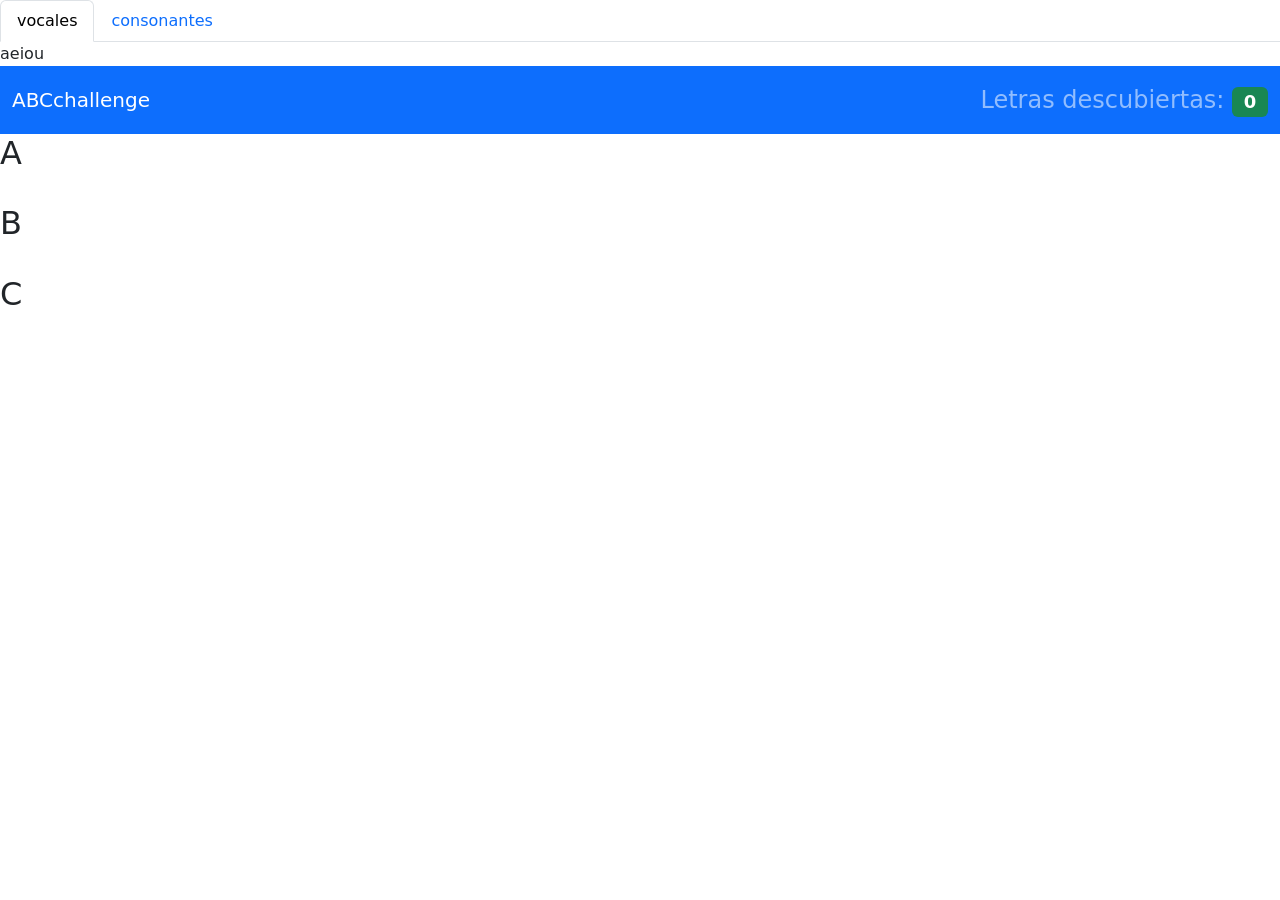
==== index.html @ 74916e1f "agregar barra de navegacion" ====
<!DOCTYPE html>
<html lang="en">
  <head>
    <meta charset="utf-8">
    <meta name="viewport" content="width=device-width, initial-scale=1">
    <title>Bootstrap demo</title>
    <link href="https://cdn.jsdelivr.net/npm/bootstrap@5.3.8/dist/css/bootstrap.min.css" rel="stylesheet" integrity="sha384-sRIl4kxILFvY47J16cr9ZwB07vP4J8+LH7qKQnuqkuIAvNWLzeN8tE5YBujZqJLB" crossorigin="anonymous">
  </head>
<body>


  <ul class="nav nav-tabs" id="botonesTab" role="tablist">
  <li class="nav-item" role="presentation">
    <button class="nav-link active" id="vocal-tab" data-bs-toggle="tab" data-bs-target="#vocal-tab-pane" type="button" role="tab" aria-controls="vocal-tab-pane" aria-selected="true" 
    onclick="mostrarVocales()">vocales</button>
  </li>
  <li class="nav-item" role="presentation">
    <button class="nav-link" id="consonante-tab" data-bs-toggle="tab" data-bs-target="#consonante-tab-pane" type="button" role="tab" aria-controls="consonante-tab-pane" aria-selected="false" 
    onclick="mostrarConsonantes()">consonantes</button>
</li>
  
</ul>
<div class="tab-content" id="botonesContent">
  <div class="tab-pane fade show active" id="vocal-tab-pane" role="tabpanel" aria-labelledby="vocal-tab" tabindex="0">aeiou</div>
  <div class="tab-pane fade" id="consonante-tab-pane" role="tabpanel" aria-labelledby="consonante-tab" tabindex="0">bcdfgjklmnñpqrstvwxyz</div>
  </div>

  
<nav class="navbar navbar-dark bg-primary">
    <div class="container-fluid">
        <span class="navbar-brand">ABCchallenge</span>
        <span class="navbar-text fs-4">
        Letras descubiertas: <span id="contador" class="badge bg-success">0</span>
        </span>
    </div>
</nav>

<section id="contenedor">

    <div class="tarjeta" onclick="voltear(this)">
        <div class="frente cara-frontal">
            <h2>A</h2>
        </div>
        <div class="detras cara-trasera">
            <img src="https://i.pinimg.com/736x/35/da/4d/35da4d881f0217e3f4e61c9fadd9b89d.jpg" alt="">
        </div>
    </div>
    <div class="tarjeta" onclick="voltear(this)" >
        <div class="frente cara-frontal">
            <h2>B</h2>
        </div>
        <div class="detras cara-trasera">
            <img src="https://i.pinimg.com/736x/4b/04/f3/4b04f36dec10aa3783a571e50a28bba9.jpg" alt="">
        </div>
    </div>
    <div class="tarjeta" onclick="voltear(this)" >
        <div class="frente cara-frontal">
            <h2>C</h2>
        </div>
        <div class="detras cara-trasera">
            <img src="https://pin.it/4nVZULPLc" alt="">
        </div>
    </div>
</section>



<script src="https://cdn.jsdelivr.net/npm/bootstrap@5.3.8/dist/js/bootstrap.bundle.min.js" integrity="sha384-FKyoEForCGlyvwx9Hj09JcYn3nv7wiPVlz7YYwJrWVcXK/BmnVDxM+D2scQbITxI" crossorigin="anonymous"></script>
  </body>
</html>
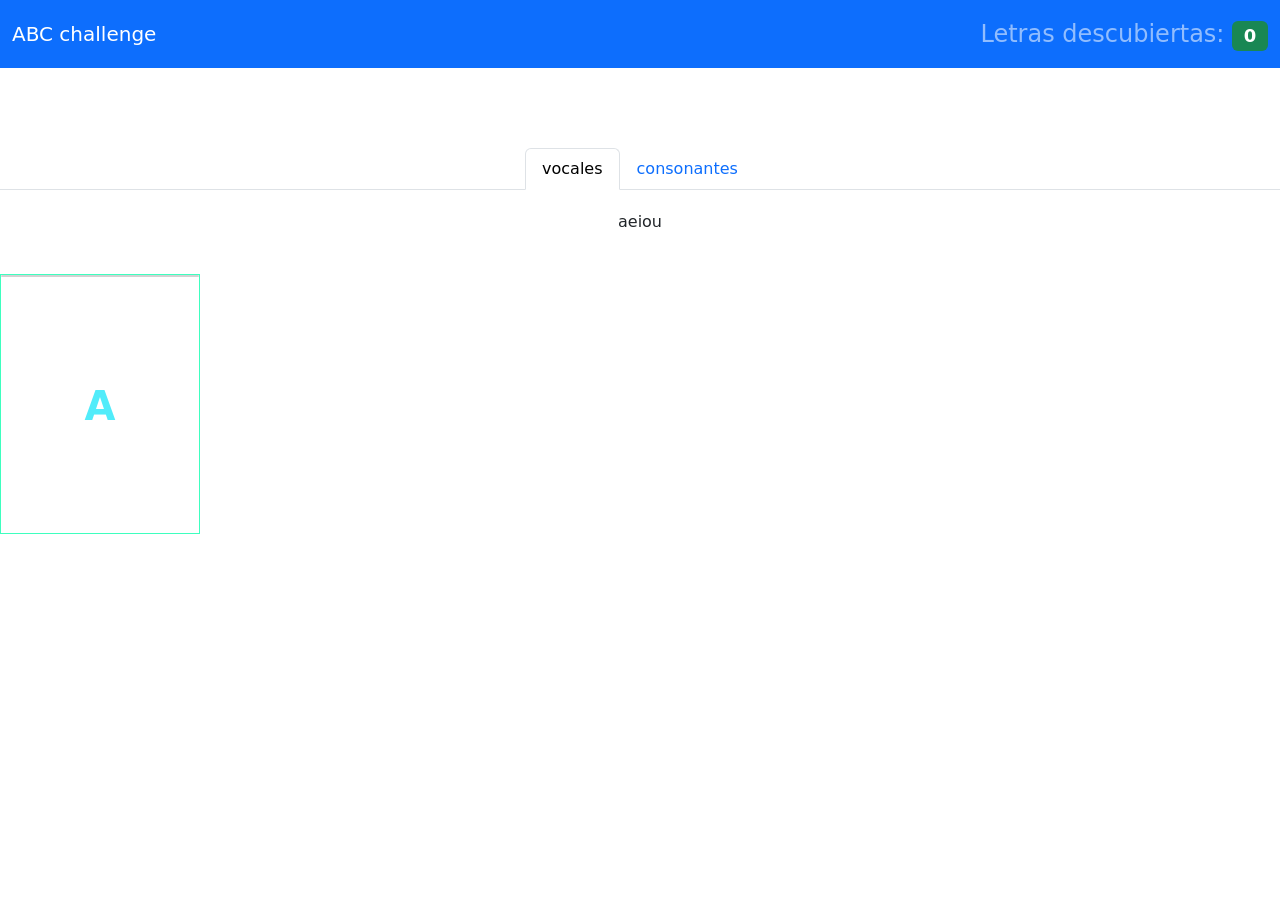
==== commit 23302178: "v3" ====
--- a/index.html
+++ b/index.html
@@ -3,11 +3,22 @@
   <head>
     <meta charset="utf-8">
     <meta name="viewport" content="width=device-width, initial-scale=1">
-    <title>Bootstrap demo</title>
+    <title>ABC</title>
+    <link rel="stylesheet" href="style.css">
+    <script src="script.js"></script>
     <link href="https://cdn.jsdelivr.net/npm/bootstrap@5.3.8/dist/css/bootstrap.min.css" rel="stylesheet" integrity="sha384-sRIl4kxILFvY47J16cr9ZwB07vP4J8+LH7qKQnuqkuIAvNWLzeN8tE5YBujZqJLB" crossorigin="anonymous">
   </head>
 <body>
 
+
+<nav class="navbar navbar-dark bg-primary">
+    <div class="container-fluid">
+        <span class="navbar-brand"> ABC challenge</span>
+        <span class="navbar-text fs-4">
+        Letras descubiertas: <span id="contador" class="badge bg-success">0</span>
+        </span>
+    </div>
+</nav>
 
   <ul class="nav nav-tabs" id="botonesTab" role="tablist">
   <li class="nav-item" role="presentation">
@@ -25,46 +36,16 @@
   <div class="tab-pane fade" id="consonante-tab-pane" role="tabpanel" aria-labelledby="consonante-tab" tabindex="0">bcdfgjklmnñpqrstvwxyz</div>
   </div>
 
-  
-<nav class="navbar navbar-dark bg-primary">
-    <div class="container-fluid">
-        <span class="navbar-brand">ABCchallenge</span>
-        <span class="navbar-text fs-4">
-        Letras descubiertas: <span id="contador" class="badge bg-success">0</span>
-        </span>
-    </div>
-</nav>
-
-<section id="contenedor">
-
-    <div class="tarjeta" onclick="voltear(this)">
-        <div class="frente cara-frontal">
-            <h2>A</h2>
-        </div>
-        <div class="detras cara-trasera">
-            <img src="https://i.pinimg.com/736x/35/da/4d/35da4d881f0217e3f4e61c9fadd9b89d.jpg" alt="">
-        </div>
-    </div>
-    <div class="tarjeta" onclick="voltear(this)" >
-        <div class="frente cara-frontal">
-            <h2>B</h2>
-        </div>
-        <div class="detras cara-trasera">
-            <img src="https://i.pinimg.com/736x/4b/04/f3/4b04f36dec10aa3783a571e50a28bba9.jpg" alt="">
-        </div>
-    </div>
-    <div class="tarjeta" onclick="voltear(this)" >
-        <div class="frente cara-frontal">
-            <h2>C</h2>
-        </div>
-        <div class="detras cara-trasera">
-            <img src="https://pin.it/4nVZULPLc" alt="">
-        </div>
-    </div>
-</section>
-
+<div class="scene scene--card">
+  <div class="card">
+    <div class="card__face card__face--front">A</div>
+    <div class="card__face card__face--back">back</div>
+  </div>
+</div>
 
 
 <script src="https://cdn.jsdelivr.net/npm/bootstrap@5.3.8/dist/js/bootstrap.bundle.min.js" integrity="sha384-FKyoEForCGlyvwx9Hj09JcYn3nv7wiPVlz7YYwJrWVcXK/BmnVDxM+D2scQbITxI" crossorigin="anonymous"></script>
-  </body>
+<script src="script.js"></script>
+
+</body>
 </html>
--- a/style.css
+++ b/style.css
@@ -0,0 +1,56 @@
+#botonesTab{
+    
+    display: flex;
+    justify-content: center;
+    margin-top: 80px;
+}
+#botonesContent {
+    margin-top: 20px;
+    display: flex;
+    justify-content: center;
+    align-items: center;
+}
+body { font-family: sans-serif; }
+
+.scene {
+  width: 200px;
+  height: 260px;
+  border: 1px solid #3effbf;
+  margin: 40px 0;
+  perspective: 600px;
+}
+
+.card {
+  width: 100%;
+  height: 100%;
+  transition: transform 1s;
+  transform-style: preserve-3d;
+  cursor: pointer;
+  position: relative;
+}
+
+.card.is-flipped {
+  transform: rotateY(180deg);
+}
+
+.card__face {
+  position: absolute;
+  width: 100%;
+  height: 100%;
+  line-height: 260px;
+  color: rgb(81, 236, 250);
+  text-align: center;
+  font-weight: bold;
+  font-size: 40px;
+  -webkit-backface-visibility: hidden;
+  backface-visibility: hidden;
+}
+
+.card__face--front {
+  background: red;
+}
+
+.card__face--back {
+  background: blue;
+  transform: rotateY(180deg);
+}
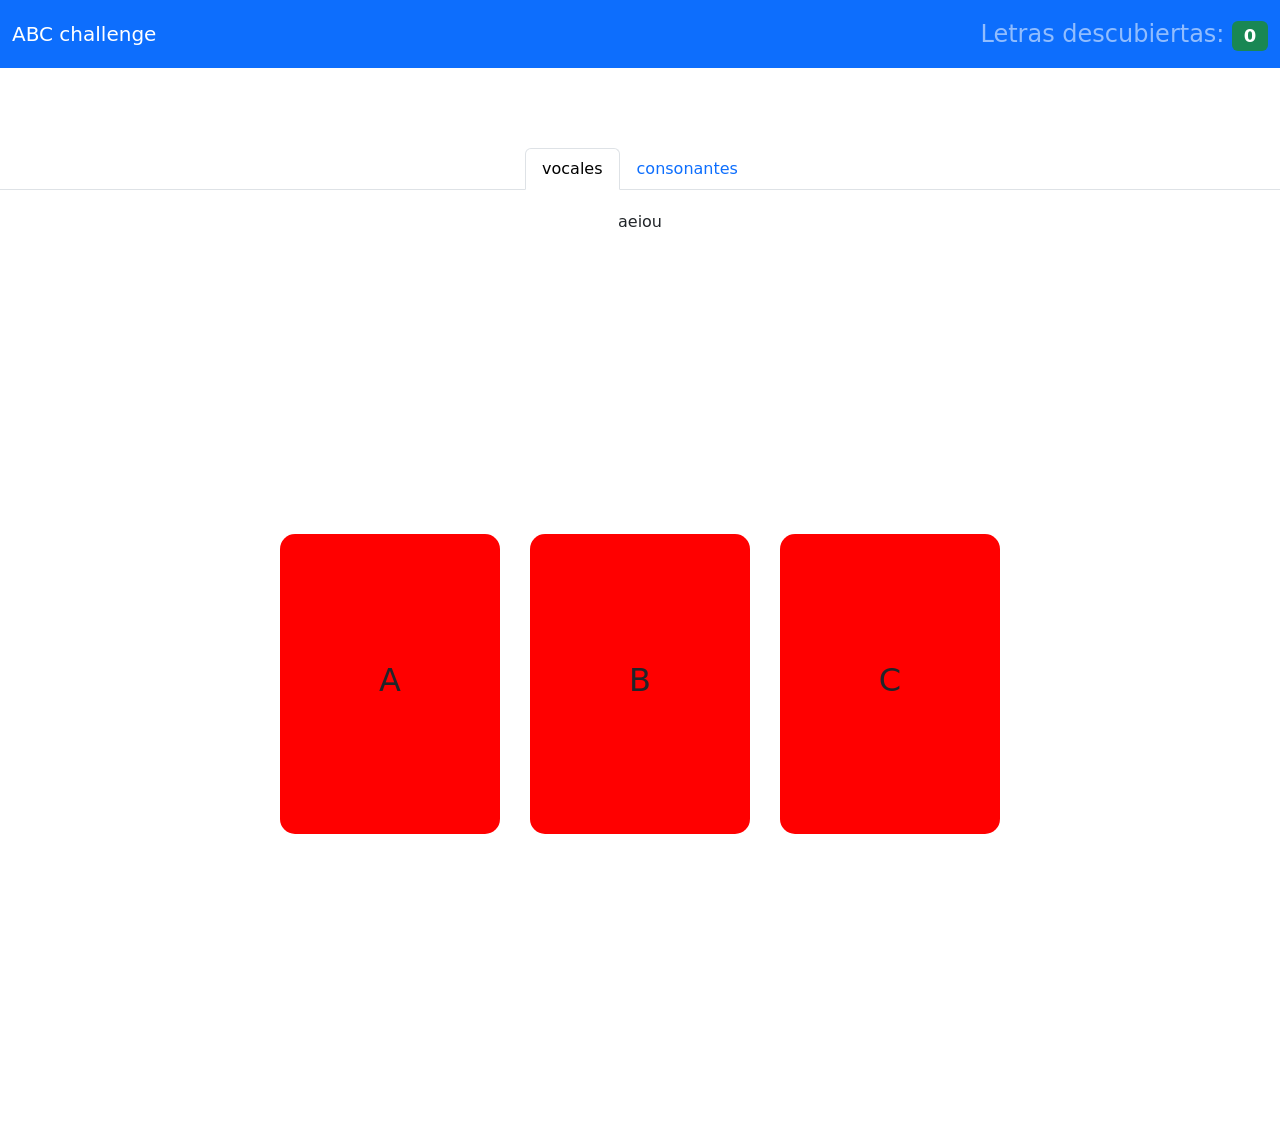
==== commit 9bff8a36: "v4" ====
--- a/index.html
+++ b/index.html
@@ -5,27 +5,29 @@
     <meta name="viewport" content="width=device-width, initial-scale=1">
     <title>ABC</title>
     <link rel="stylesheet" href="style.css">
-    <script src="script.js"></script>
+    <link href="https://cdn.jsdelivr.net/npm/bootstrap@5.3.8/dist/css/bootstrap.min.css" rel="stylesheet">
     <link href="https://cdn.jsdelivr.net/npm/bootstrap@5.3.8/dist/css/bootstrap.min.css" rel="stylesheet" integrity="sha384-sRIl4kxILFvY47J16cr9ZwB07vP4J8+LH7qKQnuqkuIAvNWLzeN8tE5YBujZqJLB" crossorigin="anonymous">
+    <link href="https://cdn.jsdelivr.net/npm/bootstrap@5.0.2/dist/css/bootstrap.min.css" rel="stylesheet" integrity="sha384-EVSTQN3/azprG1Anm3QDgpJLIm9Nao0Yz1ztcQTwFspd3yD65VohhpuuCOmLASjC" crossorigin="anonymous">
+
   </head>
 <body>
 
-
 <nav class="navbar navbar-dark bg-primary">
     <div class="container-fluid">
-        <span class="navbar-brand"> ABC challenge</span>
+        <span class="navbar-brand">ABC challenge</span>
         <span class="navbar-text fs-4">
         Letras descubiertas: <span id="contador" class="badge bg-success">0</span>
         </span>
     </div>
 </nav>
 
-  <ul class="nav nav-tabs" id="botonesTab" role="tablist">
+
+  <ul class="nav nav-tabs" id="botonesTab" role="tablist" data-tipo="vocal">
   <li class="nav-item" role="presentation">
     <button class="nav-link active" id="vocal-tab" data-bs-toggle="tab" data-bs-target="#vocal-tab-pane" type="button" role="tab" aria-controls="vocal-tab-pane" aria-selected="true" 
     onclick="mostrarVocales()">vocales</button>
   </li>
-  <li class="nav-item" role="presentation">
+  <li class="nav-item" role="presentation" data-tipo="consonante">
     <button class="nav-link" id="consonante-tab" data-bs-toggle="tab" data-bs-target="#consonante-tab-pane" type="button" role="tab" aria-controls="consonante-tab-pane" aria-selected="false" 
     onclick="mostrarConsonantes()">consonantes</button>
 </li>
@@ -36,16 +38,37 @@
   <div class="tab-pane fade" id="consonante-tab-pane" role="tabpanel" aria-labelledby="consonante-tab" tabindex="0">bcdfgjklmnñpqrstvwxyz</div>
   </div>
 
-<div class="scene scene--card">
-  <div class="card">
-    <div class="card__face card__face--front">A</div>
-    <div class="card__face card__face--back">back</div>
-  </div>
-</div>
+<section id="contenedor">
 
+    <div class="tarjeta" onclick="voltear(this)">
+        <div class="frente cara-frontal">
+            <h2>A</h2>
+        </div>
+        <div class="detras cara-trasera">
+            <img src="https://i.pinimg.com/736x/35/da/4d/35da4d881f0217e3f4e61c9fadd9b89d.jpg" alt="">
+        </div>
+    </div>
+    <div class="tarjeta" onclick="voltear(this)" >
+        <div class="frente cara-frontal">
+            <h2>B</h2>
+        </div>
+        <div class="detras cara-trasera">
+            <img src="https://i.pinimg.com/736x/4b/04/f3/4b04f36dec10aa3783a571e50a28bba9.jpg" alt="">
+        </div>
+    </div>
+    <div class="tarjeta" onclick="voltear(this)" >
+        <div class="frente cara-frontal">
+            <h2>C</h2>
+        </div>
+        <div class="detras cara-trasera">
+            <img src="https://pin.it/4nVZULPLc" alt="">
+        </div>
+    </div>
+</section>
 
-<script src="https://cdn.jsdelivr.net/npm/bootstrap@5.3.8/dist/js/bootstrap.bundle.min.js" integrity="sha384-FKyoEForCGlyvwx9Hj09JcYn3nv7wiPVlz7YYwJrWVcXK/BmnVDxM+D2scQbITxI" crossorigin="anonymous"></script>
 <script src="script.js"></script>
+<script src="https://cdn.jsdelivr.net/npm/bootstrap@5.0.2/dist/js/bootstrap.bundle.min.js" integrity="sha384-MrcW6ZMFYlzcLA8Nl+NtUVF0sA7MsXsP1UyJoMp4YLEuNSfAP+JcXn/tWtIaxVXM" crossorigin="anonymous"></script>
 
 </body>
-</html>+</html>
+
--- a/style.css
+++ b/style.css
@@ -10,47 +10,87 @@
     justify-content: center;
     align-items: center;
 }
-body { font-family: sans-serif; }
+#contenedor{
+    display: flex;
+    height: 100vh;
+    justify-content: center; /*Alina el contenido de manera horizontal*/
+    align-items: center;    /*Alinea el contenido de manera vertical*/
+}
+
+.tarjeta{
+    background-color: rgb(0, 172, 234);
+    border-radius: 35px;
+    margin: 15px;
+    width: 220px;
+    height: 300px;
+    position: relative;
+    transform: 1s;
+    transform-style: preserve-3d;
+}
+
+.frente, .detras{
+    position: absolute;
+    height: 100%;
+    width: 100%;
+    border-radius: 15px;
+    -webkit-backface-visibility: hidden;
+    backface-visibility: hidden;
+    display: flex;
+    flex-direction: column;
+    align-items: center;
+    justify-content: center;
+    padding: 15px;
+}
+.cara-frontal{
+    background: red;
+}
+.cara-trasera{
+    background: blue;
+    transform: rotateY(180deg);
+}
+
+.frente > h1{
+    font-family: fantasy;
+    font-size: 100px;
+}
+
+.detras>img{
+    width: 220px;
+    height: 300px;
+}
+
+.tarjeta:hover{
+    cursor: pointer;
+}
+
+
 
 .scene {
   width: 200px;
   height: 260px;
-  border: 1px solid #3effbf;
-  margin: 40px 0;
   perspective: 600px;
 }
-
 .card {
   width: 100%;
   height: 100%;
+  position: relative;
   transition: transform 1s;
   transform-style: preserve-3d;
-  cursor: pointer;
-  position: relative;
 }
-
-.card.is-flipped {
-  transform: rotateY(180deg);
-}
-
 .card__face {
   position: absolute;
+  height: 100%;
   width: 100%;
-  height: 100%;
-  line-height: 260px;
-  color: rgb(81, 236, 250);
-  text-align: center;
-  font-weight: bold;
-  font-size: 40px;
-  -webkit-backface-visibility: hidden;
   backface-visibility: hidden;
 }
-
 .card__face--front {
   background: red;
 }
 
 .card__face--back {
   background: blue;
+  transform: rotateY( 180deg );
+}
+.card.is-flipped {
   transform: rotateY(180deg);
 }
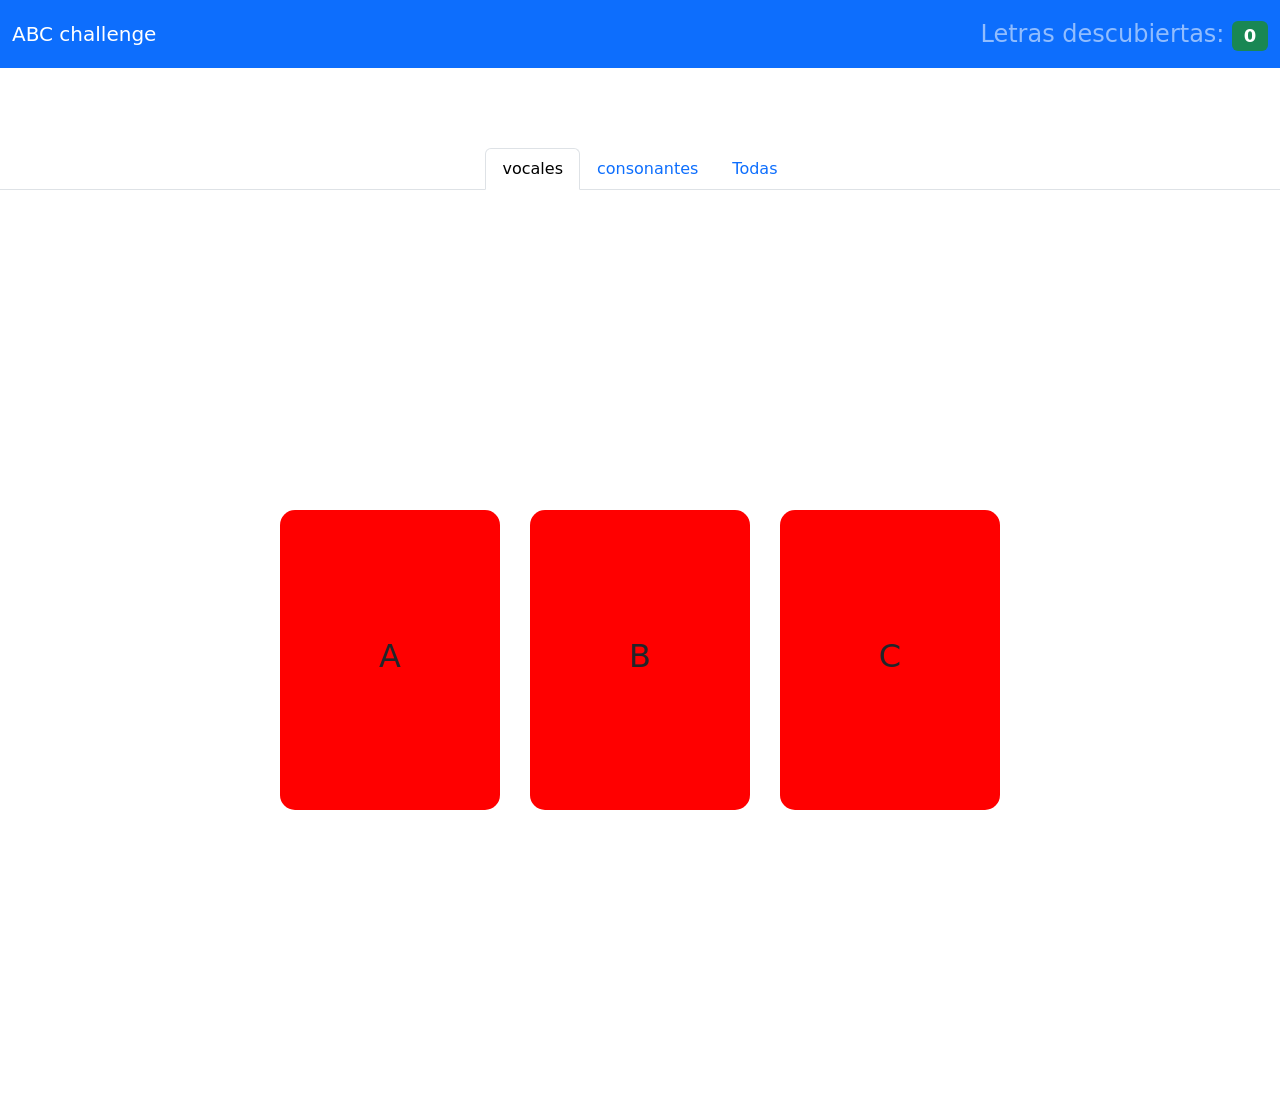
==== commit 1ee0ea88: "filtro" ====
--- a/index.html
+++ b/index.html
@@ -31,16 +31,24 @@
     <button class="nav-link" id="consonante-tab" data-bs-toggle="tab" data-bs-target="#consonante-tab-pane" type="button" role="tab" aria-controls="consonante-tab-pane" aria-selected="false" 
     onclick="mostrarConsonantes()">consonantes</button>
 </li>
+<li class="nav-item" role="presentation">
+    <button class="nav-link"
+            id="todas-tab"
+            type="button"
+            onclick="mostrarTodas()">
+        Todas
+    </button>
+</li>
   
 </ul>
 <div class="tab-content" id="botonesContent">
-  <div class="tab-pane fade show active" id="vocal-tab-pane" role="tabpanel" aria-labelledby="vocal-tab" tabindex="0">aeiou</div>
-  <div class="tab-pane fade" id="consonante-tab-pane" role="tabpanel" aria-labelledby="consonante-tab" tabindex="0">bcdfgjklmnñpqrstvwxyz</div>
+  <div class="tab-pane fade show active" id="vocal-tab-pane" role="tabpanel" aria-labelledby="vocal-tab" tabindex="0"></div>
+  <div class="tab-pane fade" id="consonante-tab-pane" role="tabpanel" aria-labelledby="consonante-tab" tabindex="0"></div>
   </div>
 
 <section id="contenedor">
 
-    <div class="tarjeta" onclick="voltear(this)">
+    <div class="tarjeta" data-tipo="vocal" onclick="voltear(this)">
         <div class="frente cara-frontal">
             <h2>A</h2>
         </div>
@@ -48,7 +56,7 @@
             <img src="https://i.pinimg.com/736x/35/da/4d/35da4d881f0217e3f4e61c9fadd9b89d.jpg" alt="">
         </div>
     </div>
-    <div class="tarjeta" onclick="voltear(this)" >
+    <div class="tarjeta" data-tipo="consonante" onclick="voltear(this)" >
         <div class="frente cara-frontal">
             <h2>B</h2>
         </div>
@@ -56,7 +64,7 @@
             <img src="https://i.pinimg.com/736x/4b/04/f3/4b04f36dec10aa3783a571e50a28bba9.jpg" alt="">
         </div>
     </div>
-    <div class="tarjeta" onclick="voltear(this)" >
+    <div class="tarjeta" data-tipo="consonante" onclick="voltear(this)" >
         <div class="frente cara-frontal">
             <h2>C</h2>
         </div>
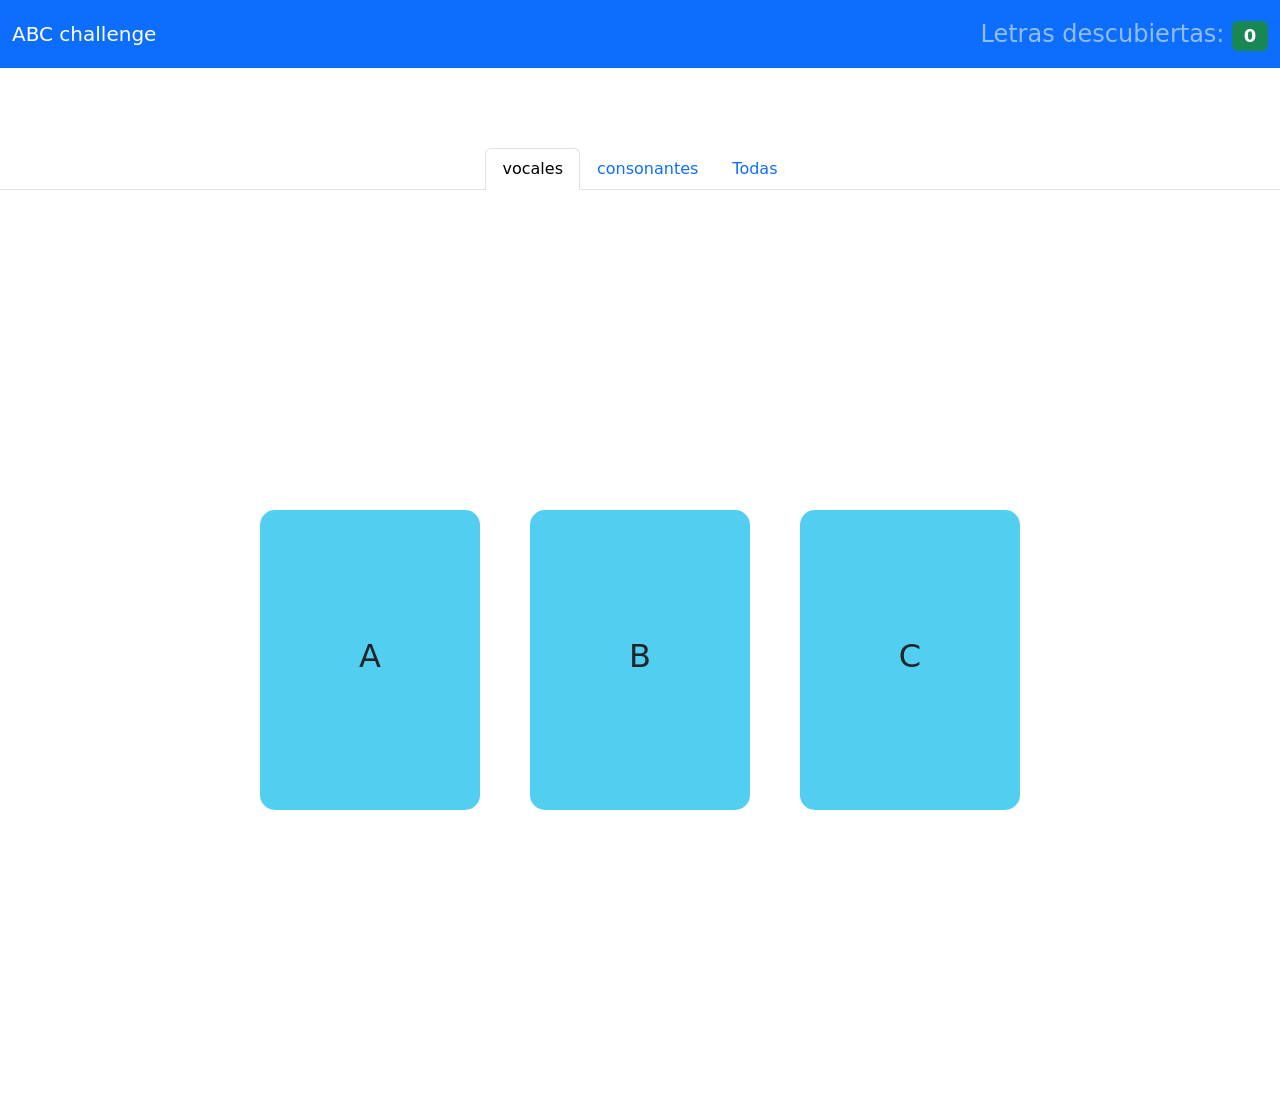
==== commit 5edce7d2: "v new" ====
--- a/index.html
+++ b/index.html
@@ -1,82 +1,135 @@
-<!DOCTYPE html>
+<!doctype html>
 <html lang="en">
   <head>
-    <meta charset="utf-8">
-    <meta name="viewport" content="width=device-width, initial-scale=1">
+    <meta charset="utf-8" />
+    <meta name="viewport" content="width=device-width, initial-scale=1" />
     <title>ABC</title>
-    <link rel="stylesheet" href="style.css">
-    <link href="https://cdn.jsdelivr.net/npm/bootstrap@5.3.8/dist/css/bootstrap.min.css" rel="stylesheet">
-    <link href="https://cdn.jsdelivr.net/npm/bootstrap@5.3.8/dist/css/bootstrap.min.css" rel="stylesheet" integrity="sha384-sRIl4kxILFvY47J16cr9ZwB07vP4J8+LH7qKQnuqkuIAvNWLzeN8tE5YBujZqJLB" crossorigin="anonymous">
-    <link href="https://cdn.jsdelivr.net/npm/bootstrap@5.0.2/dist/css/bootstrap.min.css" rel="stylesheet" integrity="sha384-EVSTQN3/azprG1Anm3QDgpJLIm9Nao0Yz1ztcQTwFspd3yD65VohhpuuCOmLASjC" crossorigin="anonymous">
-
+    <link rel="stylesheet" href="style.css" />
+    <link
+      href="https://cdn.jsdelivr.net/npm/bootstrap@5.3.8/dist/css/bootstrap.min.css"
+      rel="stylesheet"
+    />
+    <link
+      href="https://cdn.jsdelivr.net/npm/bootstrap@5.3.8/dist/css/bootstrap.min.css"
+      rel="stylesheet"
+      integrity="sha384-sRIl4kxILFvY47J16cr9ZwB07vP4J8+LH7qKQnuqkuIAvNWLzeN8tE5YBujZqJLB"
+      crossorigin="anonymous"
+    />
+    <link
+      href="https://cdn.jsdelivr.net/npm/bootstrap@5.0.2/dist/css/bootstrap.min.css"
+      rel="stylesheet"
+      integrity="sha384-EVSTQN3/azprG1Anm3QDgpJLIm9Nao0Yz1ztcQTwFspd3yD65VohhpuuCOmLASjC"
+      crossorigin="anonymous"
+    />
   </head>
-<body>
-
-<nav class="navbar navbar-dark bg-primary">
-    <div class="container-fluid">
+  <body>
+    <nav class="navbar navbar-dark bg-primary">
+      <div class="container-fluid">
         <span class="navbar-brand">ABC challenge</span>
         <span class="navbar-text fs-4">
-        Letras descubiertas: <span id="contador" class="badge bg-success">0</span>
+          Letras descubiertas:
+          <span id="contador" class="badge bg-success">0</span>
         </span>
+      </div>
+    </nav>
+
+    <ul class="nav nav-tabs" id="botonesTab" role="tablist" data-tipo="vocal">
+      <li class="nav-item" role="presentation">
+        <button
+          class="nav-link active"
+          id="vocal-tab"
+          data-bs-toggle="tab"
+          data-bs-target="#vocal-tab-pane"
+          type="button"
+          role="tab"
+          aria-controls="vocal-tab-pane"
+          aria-selected="true"
+          onclick="mostrarVocales()"
+        >
+          vocales
+        </button>
+      </li>
+      <li class="nav-item" role="presentation" data-tipo="consonante">
+        <button
+          class="nav-link"
+          id="consonante-tab"
+          data-bs-toggle="tab"
+          data-bs-target="#consonante-tab-pane"
+          type="button"
+          role="tab"
+          aria-controls="consonante-tab-pane"
+          aria-selected="false"
+          onclick="mostrarConsonantes()"
+        >
+          consonantes
+        </button>
+      </li>
+      <li class="nav-item" role="presentation">
+        <button
+          class="nav-link"
+          id="todas-tab"
+          type="button"
+          onclick="mostrarTodas()"
+        >
+          Todas
+        </button>
+      </li>
+    </ul>
+    <div class="tab-content" id="botonesContent">
+      <div
+        class="tab-pane fade show active"
+        id="vocal-tab-pane"
+        role="tabpanel"
+        aria-labelledby="vocal-tab"
+        tabindex="0"
+      ></div>
+      <div
+        class="tab-pane fade"
+        id="consonante-tab-pane"
+        role="tabpanel"
+        aria-labelledby="consonante-tab"
+        tabindex="0"
+      ></div>
     </div>
-</nav>
 
-
-  <ul class="nav nav-tabs" id="botonesTab" role="tablist" data-tipo="vocal">
-  <li class="nav-item" role="presentation">
-    <button class="nav-link active" id="vocal-tab" data-bs-toggle="tab" data-bs-target="#vocal-tab-pane" type="button" role="tab" aria-controls="vocal-tab-pane" aria-selected="true" 
-    onclick="mostrarVocales()">vocales</button>
-  </li>
-  <li class="nav-item" role="presentation" data-tipo="consonante">
-    <button class="nav-link" id="consonante-tab" data-bs-toggle="tab" data-bs-target="#consonante-tab-pane" type="button" role="tab" aria-controls="consonante-tab-pane" aria-selected="false" 
-    onclick="mostrarConsonantes()">consonantes</button>
-</li>
-<li class="nav-item" role="presentation">
-    <button class="nav-link"
-            id="todas-tab"
-            type="button"
-            onclick="mostrarTodas()">
-        Todas
-    </button>
-</li>
-  
-</ul>
-<div class="tab-content" id="botonesContent">
-  <div class="tab-pane fade show active" id="vocal-tab-pane" role="tabpanel" aria-labelledby="vocal-tab" tabindex="0"></div>
-  <div class="tab-pane fade" id="consonante-tab-pane" role="tabpanel" aria-labelledby="consonante-tab" tabindex="0"></div>
-  </div>
-
-<section id="contenedor">
-
-    <div class="tarjeta" data-tipo="vocal" onclick="voltear(this)">
+    <section id="contenedor">
+      <div class="tarjeta" data-tipo="vocal" onclick="voltear(this)">
         <div class="frente cara-frontal">
-            <h2>A</h2>
+          <h2>A</h2>
         </div>
         <div class="detras cara-trasera">
-            <img src="https://i.pinimg.com/736x/35/da/4d/35da4d881f0217e3f4e61c9fadd9b89d.jpg" alt="">
+          <img
+            src="https://i.pinimg.com/736x/35/da/4d/35da4d881f0217e3f4e61c9fadd9b89d.jpg"
+            alt=""
+          />
         </div>
-    </div>
-    <div class="tarjeta" data-tipo="consonante" onclick="voltear(this)" >
+      </div>
+      <div class="tarjeta" data-tipo="consonante" onclick="voltear(this)">
         <div class="frente cara-frontal">
-            <h2>B</h2>
+          <h2>B</h2>
         </div>
         <div class="detras cara-trasera">
-            <img src="https://i.pinimg.com/736x/4b/04/f3/4b04f36dec10aa3783a571e50a28bba9.jpg" alt="">
+          <img
+            src="https://i.pinimg.com/736x/4b/04/f3/4b04f36dec10aa3783a571e50a28bba9.jpg"
+            alt=""
+          />
         </div>
-    </div>
-    <div class="tarjeta" data-tipo="consonante" onclick="voltear(this)" >
+      </div>
+      <div class="tarjeta" data-tipo="consonante" onclick="voltear(this)">
         <div class="frente cara-frontal">
-            <h2>C</h2>
+          <h2>C</h2>
         </div>
         <div class="detras cara-trasera">
-            <img src="https://pin.it/4nVZULPLc" alt="">
+          <img src="https://pin.it/4nVZULPLc" alt="" />
         </div>
-    </div>
-</section>
+      </div>
+    </section>
 
-<script src="script.js"></script>
-<script src="https://cdn.jsdelivr.net/npm/bootstrap@5.0.2/dist/js/bootstrap.bundle.min.js" integrity="sha384-MrcW6ZMFYlzcLA8Nl+NtUVF0sA7MsXsP1UyJoMp4YLEuNSfAP+JcXn/tWtIaxVXM" crossorigin="anonymous"></script>
-
-</body>
+    <script src="script.js"></script>
+    <script
+      src="https://cdn.jsdelivr.net/npm/bootstrap@5.0.2/dist/js/bootstrap.bundle.min.js"
+      integrity="sha384-MrcW6ZMFYlzcLA8Nl+NtUVF0sA7MsXsP1UyJoMp4YLEuNSfAP+JcXn/tWtIaxVXM"
+      crossorigin="anonymous"
+    ></script>
+  </body>
 </html>
-
--- a/style.css
+++ b/style.css
@@ -15,6 +15,13 @@
     height: 100vh;
     justify-content: center; /*Alina el contenido de manera horizontal*/
     align-items: center;    /*Alinea el contenido de manera vertical*/
+}
+#contenedor {
+    display: flex;
+    flex-wrap: wrap;      /* Permite saltar de línea */
+    justify-content: center;
+    gap: 20px;            /* Espacio entre tarjetas */
+    padding: 20px;
 }
 
 .tarjeta{
@@ -42,10 +49,10 @@
     padding: 15px;
 }
 .cara-frontal{
-    background: red;
+    background: rgb(82, 206, 241);
 }
 .cara-trasera{
-    background: blue;
+    background: rgb(150, 150, 226);
     transform: rotateY(180deg);
 }
 
@@ -66,9 +73,9 @@
 
 
 .scene {
-  width: 200px;
-  height: 260px;
-  perspective: 600px;
+  width: 100px;
+  height: 160px;
+  perspective: 300px;
 }
 .card {
   width: 100%;
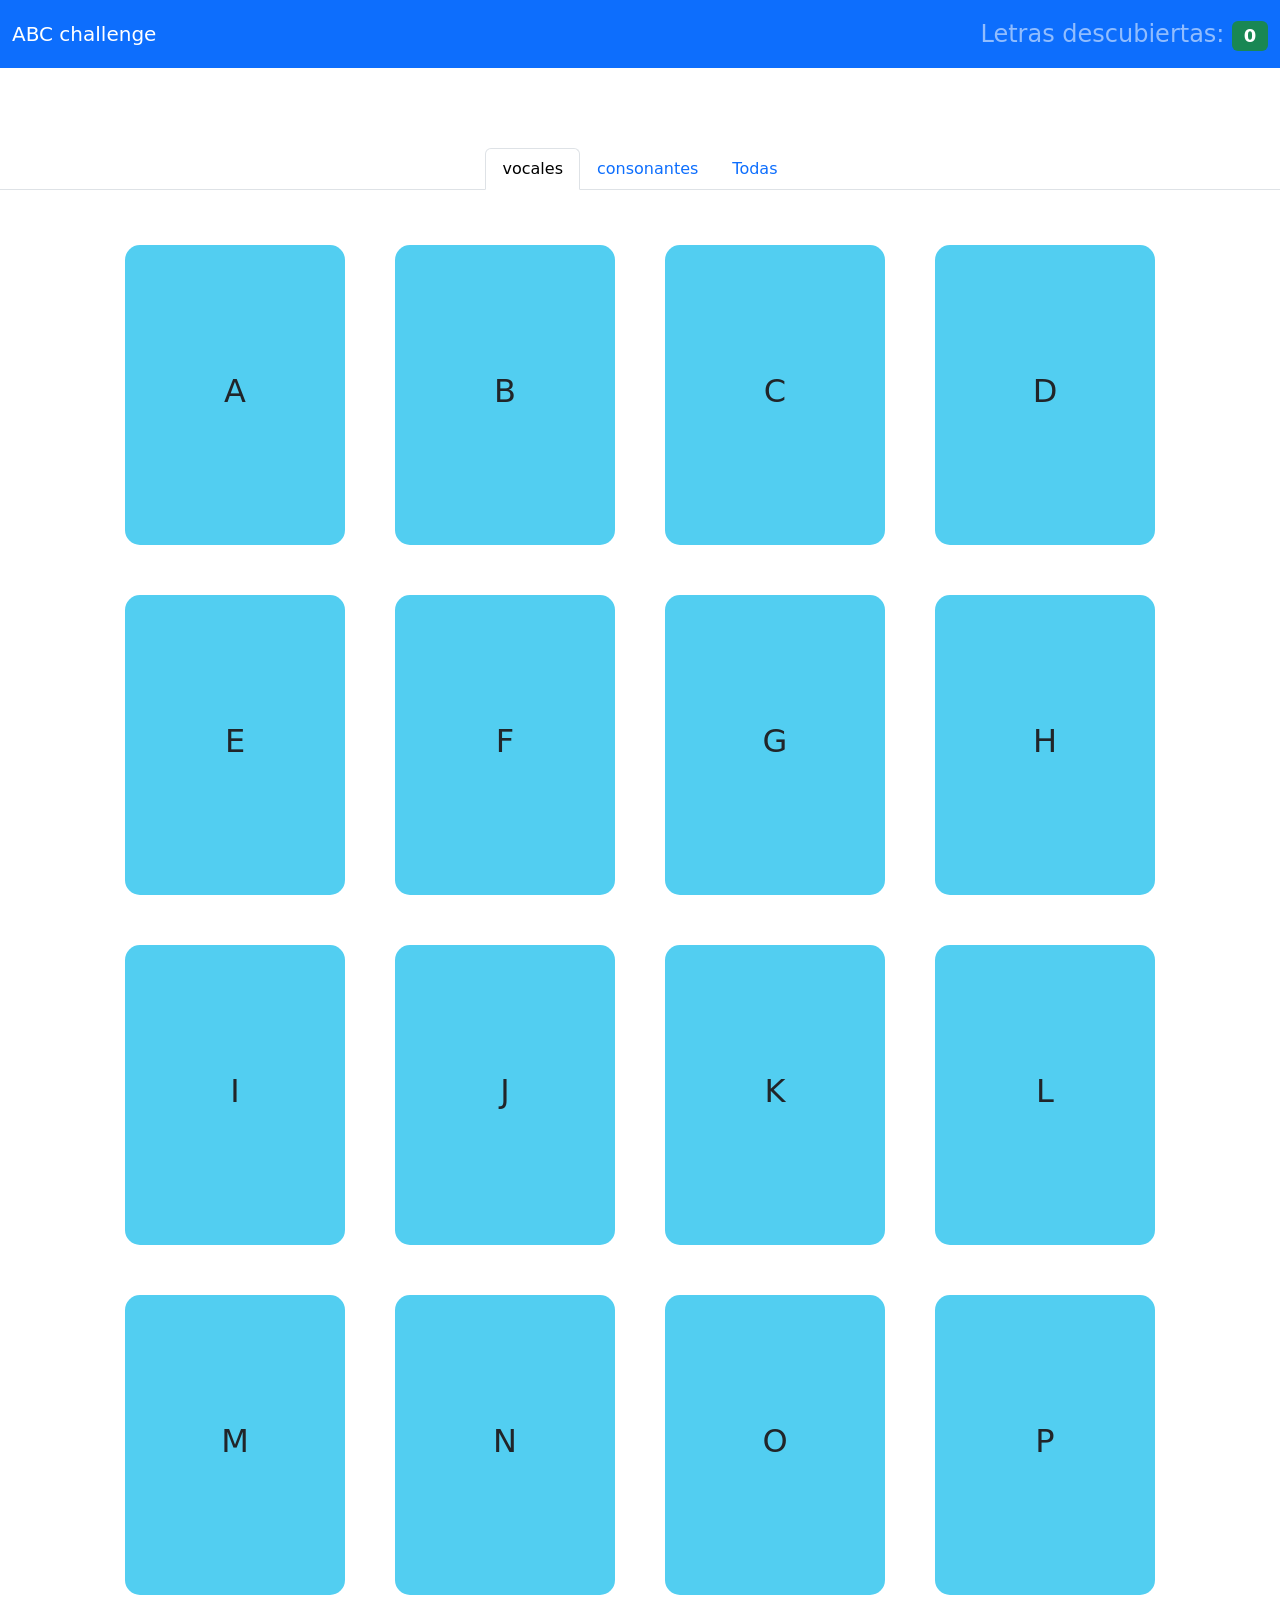
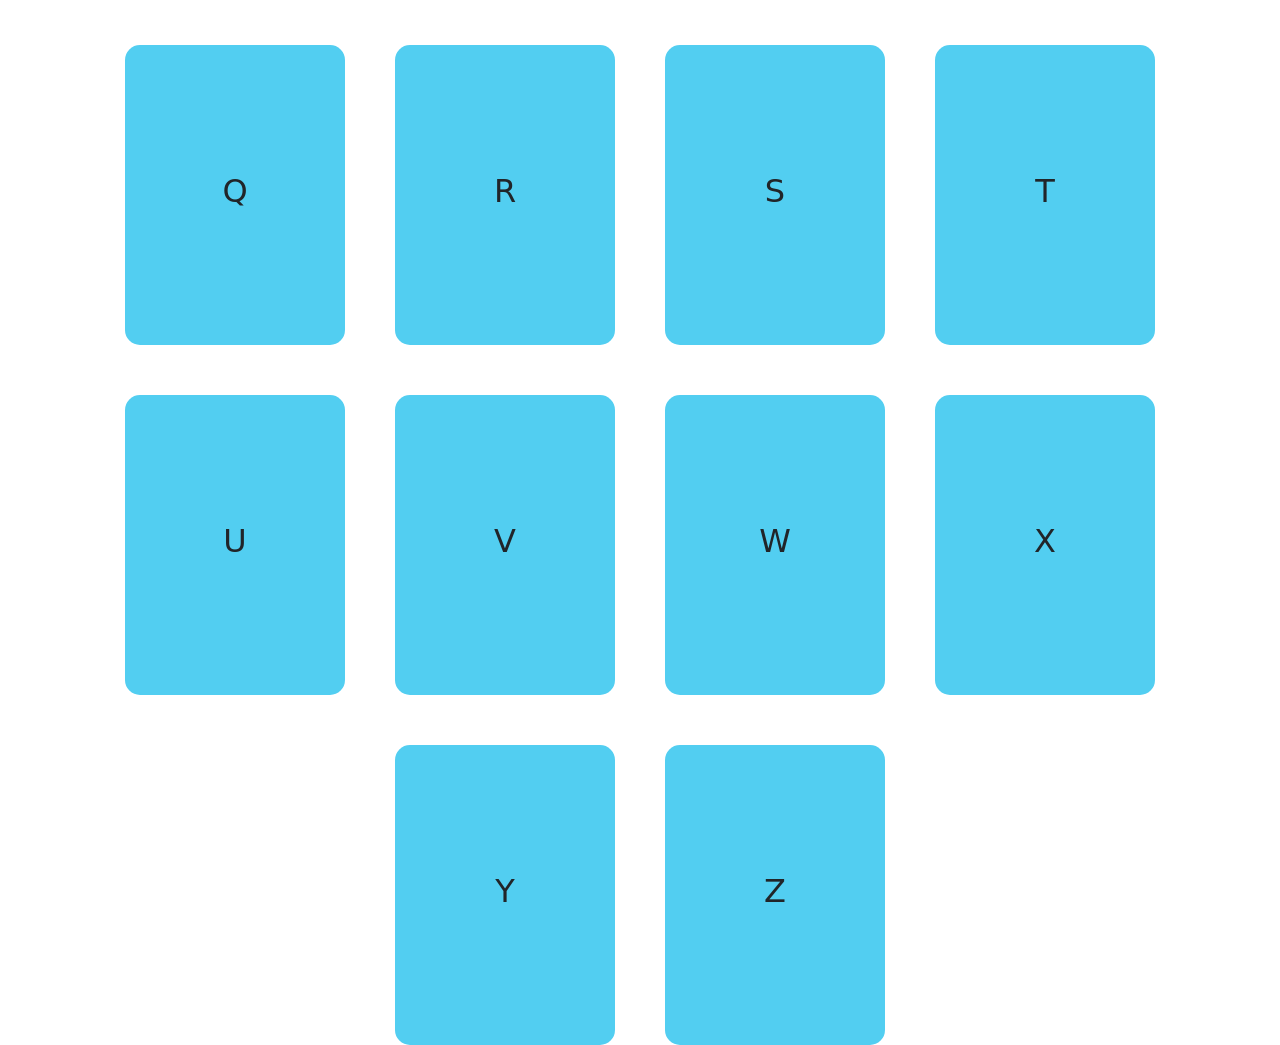
==== commit 490ca1c0: "Add files via upload" ====
--- a/index.html
+++ b/index.html
@@ -1,135 +1,339 @@
-<!doctype html>
-<html lang="en">
-  <head>
-    <meta charset="utf-8" />
-    <meta name="viewport" content="width=device-width, initial-scale=1" />
-    <title>ABC</title>
-    <link rel="stylesheet" href="style.css" />
-    <link
-      href="https://cdn.jsdelivr.net/npm/bootstrap@5.3.8/dist/css/bootstrap.min.css"
-      rel="stylesheet"
-    />
-    <link
-      href="https://cdn.jsdelivr.net/npm/bootstrap@5.3.8/dist/css/bootstrap.min.css"
-      rel="stylesheet"
-      integrity="sha384-sRIl4kxILFvY47J16cr9ZwB07vP4J8+LH7qKQnuqkuIAvNWLzeN8tE5YBujZqJLB"
-      crossorigin="anonymous"
-    />
-    <link
-      href="https://cdn.jsdelivr.net/npm/bootstrap@5.0.2/dist/css/bootstrap.min.css"
-      rel="stylesheet"
-      integrity="sha384-EVSTQN3/azprG1Anm3QDgpJLIm9Nao0Yz1ztcQTwFspd3yD65VohhpuuCOmLASjC"
-      crossorigin="anonymous"
-    />
-  </head>
-  <body>
-    <nav class="navbar navbar-dark bg-primary">
-      <div class="container-fluid">
-        <span class="navbar-brand">ABC challenge</span>
-        <span class="navbar-text fs-4">
-          Letras descubiertas:
-          <span id="contador" class="badge bg-success">0</span>
-        </span>
-      </div>
-    </nav>
-
-    <ul class="nav nav-tabs" id="botonesTab" role="tablist" data-tipo="vocal">
-      <li class="nav-item" role="presentation">
-        <button
-          class="nav-link active"
-          id="vocal-tab"
-          data-bs-toggle="tab"
-          data-bs-target="#vocal-tab-pane"
-          type="button"
-          role="tab"
-          aria-controls="vocal-tab-pane"
-          aria-selected="true"
-          onclick="mostrarVocales()"
-        >
-          vocales
-        </button>
-      </li>
-      <li class="nav-item" role="presentation" data-tipo="consonante">
-        <button
-          class="nav-link"
-          id="consonante-tab"
-          data-bs-toggle="tab"
-          data-bs-target="#consonante-tab-pane"
-          type="button"
-          role="tab"
-          aria-controls="consonante-tab-pane"
-          aria-selected="false"
-          onclick="mostrarConsonantes()"
-        >
-          consonantes
-        </button>
-      </li>
-      <li class="nav-item" role="presentation">
-        <button
-          class="nav-link"
-          id="todas-tab"
-          type="button"
-          onclick="mostrarTodas()"
-        >
-          Todas
-        </button>
-      </li>
-    </ul>
-    <div class="tab-content" id="botonesContent">
-      <div
-        class="tab-pane fade show active"
-        id="vocal-tab-pane"
-        role="tabpanel"
-        aria-labelledby="vocal-tab"
-        tabindex="0"
-      ></div>
-      <div
-        class="tab-pane fade"
-        id="consonante-tab-pane"
-        role="tabpanel"
-        aria-labelledby="consonante-tab"
-        tabindex="0"
-      ></div>
-    </div>
-
-    <section id="contenedor">
-      <div class="tarjeta" data-tipo="vocal" onclick="voltear(this)">
-        <div class="frente cara-frontal">
-          <h2>A</h2>
-        </div>
-        <div class="detras cara-trasera">
-          <img
-            src="https://i.pinimg.com/736x/35/da/4d/35da4d881f0217e3f4e61c9fadd9b89d.jpg"
-            alt=""
-          />
-        </div>
-      </div>
-      <div class="tarjeta" data-tipo="consonante" onclick="voltear(this)">
-        <div class="frente cara-frontal">
-          <h2>B</h2>
-        </div>
-        <div class="detras cara-trasera">
-          <img
-            src="https://i.pinimg.com/736x/4b/04/f3/4b04f36dec10aa3783a571e50a28bba9.jpg"
-            alt=""
-          />
-        </div>
-      </div>
-      <div class="tarjeta" data-tipo="consonante" onclick="voltear(this)">
-        <div class="frente cara-frontal">
-          <h2>C</h2>
-        </div>
-        <div class="detras cara-trasera">
-          <img src="https://pin.it/4nVZULPLc" alt="" />
-        </div>
-      </div>
-    </section>
-
-    <script src="script.js"></script>
-    <script
-      src="https://cdn.jsdelivr.net/npm/bootstrap@5.0.2/dist/js/bootstrap.bundle.min.js"
-      integrity="sha384-MrcW6ZMFYlzcLA8Nl+NtUVF0sA7MsXsP1UyJoMp4YLEuNSfAP+JcXn/tWtIaxVXM"
-      crossorigin="anonymous"
-    ></script>
-  </body>
-</html>
+<!doctype html>
+<html lang="en">
+  <head>
+    <meta charset="utf-8" />
+    <meta name="viewport" content="width=device-width, initial-scale=1" />
+    <title>ABC</title>
+    <link rel="stylesheet" href="style.css" />
+    <link
+      href="https://cdn.jsdelivr.net/npm/bootstrap@5.3.8/dist/css/bootstrap.min.css"
+      rel="stylesheet"
+    />
+    <link
+      href="https://cdn.jsdelivr.net/npm/bootstrap@5.3.8/dist/css/bootstrap.min.css"
+      rel="stylesheet"
+      integrity="sha384-sRIl4kxILFvY47J16cr9ZwB07vP4J8+LH7qKQnuqkuIAvNWLzeN8tE5YBujZqJLB"
+      crossorigin="anonymous"
+    />
+    <link
+      href="https://cdn.jsdelivr.net/npm/bootstrap@5.0.2/dist/css/bootstrap.min.css"
+      rel="stylesheet"
+      integrity="sha384-EVSTQN3/azprG1Anm3QDgpJLIm9Nao0Yz1ztcQTwFspd3yD65VohhpuuCOmLASjC"
+      crossorigin="anonymous"
+    />
+  </head>
+  <body>
+    <nav class="navbar navbar-dark bg-primary">
+      <div class="container-fluid">
+        <span class="navbar-brand">ABC challenge</span>
+        <span class="navbar-text fs-4">
+          Letras descubiertas:
+          <span id="contador" class="badge bg-success">0</span>
+        </span>
+      </div>
+    </nav>
+
+    <ul class="nav nav-tabs" id="botonesTab" role="tablist" data-tipo="vocal">
+      <li class="nav-item" role="presentation">
+        <button
+          class="nav-link active"
+          id="vocal-tab"
+          data-bs-toggle="tab"
+          data-bs-target="#vocal-tab-pane"
+          type="button"
+          role="tab"
+          aria-controls="vocal-tab-pane"
+          aria-selected="true"
+          onclick="mostrarVocales()"
+        >
+          vocales
+        </button>
+      </li>
+      <li class="nav-item" role="presentation" data-tipo="consonante">
+        <button
+          class="nav-link"
+          id="consonante-tab"
+          data-bs-toggle="tab"
+          data-bs-target="#consonante-tab-pane"
+          type="button"
+          role="tab"
+          aria-controls="consonante-tab-pane"
+          aria-selected="false"
+          onclick="mostrarConsonantes()"
+        >
+          consonantes
+        </button>
+      </li>
+      <li class="nav-item" role="presentation">
+        <button
+          class="nav-link"
+          id="todas-tab"
+          type="button"
+          onclick="mostrarTodas()"
+        >
+          Todas
+        </button>
+      </li>
+    </ul>
+    <div class="tab-content" id="botonesContent">
+      <div
+        class="tab-pane fade show active"
+        id="vocal-tab-pane"
+        role="tabpanel"
+        aria-labelledby="vocal-tab"
+        tabindex="0"
+      ></div>
+      <div
+        class="tab-pane fade"
+        id="consonante-tab-pane"
+        role="tabpanel"
+        aria-labelledby="consonante-tab"
+        tabindex="0"
+      ></div>
+    </div>
+
+    <section id="contenedor">
+        <div class="tarjeta" data-tipo="vocal" onclick="voltear(this)">
+            <div class="frente cara-frontal">
+                <h2>A</h2>
+            </div>
+            <div class="detras cara-trasera">
+                <p class="card-text">Soy la letra A de Avión</p>
+                <img src="https://i.pinimg.com/736x/35/da/4d/35da4d881f0217e3f4e61c9fadd9b89d.jpg" alt="">
+            </div>
+        </div>
+
+        <div class="tarjeta" data-tipo="consonante" onclick="voltear(this)">
+            <div class="frente cara-frontal">
+                <h2>B</h2>
+            </div>
+            <div class="detras cara-trasera">
+                <img src="https://i.pinimg.com/736x/4b/04/f3/4b04f36dec10aa3783a571e50a28bba9.jpg" alt="">
+            </div>
+        </div>
+
+        <div class="tarjeta" onclick="voltear(this)">
+            <div class="frente cara-frontal">
+                <h2>C</h2>
+            </div>
+            <div class="detras cara-trasera">
+                <img src="https://pin.it/4nVZULPLc" alt="">
+            </div>
+        </div>
+
+        <div class="tarjeta" onclick="voltear(this)">
+            <div class="frente cara-frontal">
+                <h2>D</h2>
+            </div>
+            <div class="detras cara-trasera">
+                <img src="https://www.orientacionandujar.es/wp-content/uploads/2025/08/abecedario-de-colores-trazo-decora-tu-clase_page-0004-467x350.jpg" alt="">
+            </div>
+        </div>
+
+        <div class="tarjeta" data-tipo="vocal" onclick="voltear(this)">
+            <div class="frente cara-frontal">
+                <h2>E</h2>
+            </div>
+            <div class="detras cara-trasera">
+                <img src="https://www.orientacionandujar.es/wp-content/uploads/2025/08/abecedario-de-colores-trazo-decora-tu-clase_page-0004-467x350.jpg" alt="">
+            </div>
+        </div>
+
+        <div class="tarjeta" onclick="voltear(this)">
+            <div class="frente cara-frontal">
+                <h2>F</h2>
+            </div>
+            <div class="detras cara-trasera">
+                <img src="https://www.orientacionandujar.es/wp-content/uploads/2025/08/abecedario-de-colores-trazo-decora-tu-clase_page-0004-467x350.jpg" alt="">
+            </div>
+        </div>
+
+        <div class="tarjeta" onclick="voltear(this)">
+            <div class="frente cara-frontal">
+                <h2>G</h2>
+            </div>
+            <div class="detras cara-trasera">
+                <img src="https://www.orientacionandujar.es/wp-content/uploads/2025/08/abecedario-de-colores-trazo-decora-tu-clase_page-0004-467x350.jpg" alt="">
+            </div>
+        </div>
+
+        <div class="tarjeta" onclick="voltear(this)">
+            <div class="frente cara-frontal">
+                <h2>H</h2>
+            </div>
+            <div class="detras cara-trasera">
+                <img src="https://www.orientacionandujar.es/wp-content/uploads/2025/08/abecedario-de-colores-trazo-decora-tu-clase_page-0004-467x350.jpg" alt="">
+            </div>
+        </div>
+
+        <div class="tarjeta" data-tipo="vocal" onclick="voltear(this)">
+            <div class="frente cara-frontal">
+                <h2>I</h2>
+            </div>
+            <div class="detras cara-trasera">
+                <img src="https://www.orientacionandujar.es/wp-content/uploads/2025/08/abecedario-de-colores-trazo-decora-tu-clase_page-0004-467x350.jpg" alt="">
+            </div>
+        </div>
+
+        <div class="tarjeta" onclick="voltear(this)">
+            <div class="frente cara-frontal">
+                <h2>J</h2>
+            </div>
+            <div class="detras cara-trasera">
+                <img src="https://www.orientacionandujar.es/wp-content/uploads/2025/08/abecedario-de-colores-trazo-decora-tu-clase_page-0004-467x350.jpg" alt="">
+            </div>
+        </div>
+
+        <div class="tarjeta" onclick="voltear(this)">
+            <div class="frente cara-frontal">
+                <h2>K</h2>
+            </div>
+            <div class="detras cara-trasera">
+                <img src="https://www.orientacionandujar.es/wp-content/uploads/2025/08/abecedario-de-colores-trazo-decora-tu-clase_page-0004-467x350.jpg" alt="">
+            </div>
+        </div>
+
+        <div class="tarjeta" onclick="voltear(this)">
+            <div class="frente cara-frontal">
+                <h2>L</h2>
+            </div>
+            <div class="detras cara-trasera">
+                <img src="https://www.orientacionandujar.es/wp-content/uploads/2025/08/abecedario-de-colores-trazo-decora-tu-clase_page-0004-467x350.jpg" alt="">
+            </div>
+        </div>
+
+        <div class="tarjeta" onclick="voltear(this)">
+            <div class="frente cara-frontal">
+                <h2>M</h2>
+            </div>
+            <div class="detras cara-trasera">
+                <img src="https://www.orientacionandujar.es/wp-content/uploads/2025/08/abecedario-de-colores-trazo-decora-tu-clase_page-0004-467x350.jpg" alt="">
+            </div>
+        </div>
+
+        <div class="tarjeta" onclick="voltear(this)">
+            <div class="frente cara-frontal">
+                <h2>N</h2>
+            </div>
+            <div class="detras cara-trasera">
+                <img src="https://www.orientacionandujar.es/wp-content/uploads/2025/08/abecedario-de-colores-trazo-decora-tu-clase_page-0004-467x350.jpg" alt="">
+            </div>
+        </div>
+
+        <div class="tarjeta" data-tipo="vocal" onclick="voltear(this)">
+            <div class="frente cara-frontal">
+                <h2>O</h2>
+            </div>
+            <div class="detras cara-trasera">
+                <img src="https://www.orientacionandujar.es/wp-content/uploads/2025/08/abecedario-de-colores-trazo-decora-tu-clase_page-0004-467x350.jpg" alt="">
+            </div>
+        </div>
+
+        <div class="tarjeta" onclick="voltear(this)">
+            <div class="frente cara-frontal">
+                <h2>P</h2>
+            </div>
+            <div class="detras cara-trasera">
+                <img src="https://www.orientacionandujar.es/wp-content/uploads/2025/08/abecedario-de-colores-trazo-decora-tu-clase_page-0004-467x350.jpg" alt="">
+            </div>
+        </div>
+
+        <div class="tarjeta" onclick="voltear(this)">
+            <div class="frente cara-frontal">
+                <h2>Q</h2>
+            </div>
+            <div class="detras cara-trasera">
+                <img src="https://www.orientacionandujar.es/wp-content/uploads/2025/08/abecedario-de-colores-trazo-decora-tu-clase_page-0004-467x350.jpg" alt="">
+            </div>
+        </div>
+
+        <div class="tarjeta" onclick="voltear(this)">
+            <div class="frente cara-frontal">
+                <h2>R</h2>
+            </div>
+            <div class="detras cara-trasera">
+                <img src="https://www.orientacionandujar.es/wp-content/uploads/2025/08/abecedario-de-colores-trazo-decora-tu-clase_page-0004-467x350.jpg" alt="">
+            </div>
+        </div>
+
+        <div class="tarjeta" onclick="voltear(this)">
+            <div class="frente cara-frontal">
+                <h2>S</h2>
+            </div>
+            <div class="detras cara-trasera">
+                <img src="https://www.orientacionandujar.es/wp-content/uploads/2025/08/abecedario-de-colores-trazo-decora-tu-clase_page-0004-467x350.jpg" alt="">
+            </div>
+        </div>
+
+        <div class="tarjeta" onclick="voltear(this)">
+            <div class="frente cara-frontal">
+                <h2>T</h2>
+            </div>
+            <div class="detras cara-trasera">
+                <img src="https://www.orientacionandujar.es/wp-content/uploads/2025/08/abecedario-de-colores-trazo-decora-tu-clase_page-0004-467x350.jpg" alt="">
+            </div>
+        </div>
+
+        <div class="tarjeta" data-tipo="vocal" onclick="voltear(this)">
+            <div class="frente cara-frontal">
+                <h2>U</h2>
+            </div>
+            <div class="detras cara-trasera">
+                <img src="https://www.orientacionandujar.es/wp-content/uploads/2025/08/abecedario-de-colores-trazo-decora-tu-clase_page-0004-467x350.jpg" alt="">
+            </div>
+        </div>
+
+        <div class="tarjeta" onclick="voltear(this)">
+            <div class="frente cara-frontal">
+                <h2>V</h2>
+            </div>
+            <div class="detras cara-trasera">
+                <img src="https://www.orientacionandujar.es/wp-content/uploads/2025/08/abecedario-de-colores-trazo-decora-tu-clase_page-0004-467x350.jpg" alt="">
+            </div>
+        </div>
+
+        <div class="tarjeta" onclick="voltear(this)">
+            <div class="frente cara-frontal">
+                <h2>W</h2>
+            </div>
+            <div class="detras cara-trasera">
+                <img src="https://www.orientacionandujar.es/wp-content/uploads/2025/08/abecedario-de-colores-trazo-decora-tu-clase_page-0004-467x350.jpg" alt="">
+            </div>
+        </div>
+
+        <div class="tarjeta" onclick="voltear(this)">
+            <div class="frente cara-frontal">
+                <h2>X</h2>
+            </div>
+            <div class="detras cara-trasera">
+                <img src="https://www.orientacionandujar.es/wp-content/uploads/2025/08/abecedario-de-colores-trazo-decora-tu-clase_page-0004-467x350.jpg" alt="">
+            </div>
+        </div>
+
+        <div class="tarjeta" onclick="voltear(this)">
+            <div class="frente cara-frontal">
+                <h2>Y</h2>
+            </div>
+            <div class="detras cara-trasera">
+                <img src="https://www.orientacionandujar.es/wp-content/uploads/2025/08/abecedario-de-colores-trazo-decora-tu-clase_page-0004-467x350.jpg" alt="">
+            </div>
+        </div>
+
+        <div class="tarjeta" onclick="voltear(this)">
+            <div class="frente cara-frontal">
+                <h2>Z</h2>
+            </div>
+            <div class="detras cara-trasera">
+                <img src="https://www.orientacionandujar.es/wp-content/uploads/2025/08/abecedario-de-colores-trazo-decora-tu-clase_page-0004-467x350.jpg" alt="">
+            </div>
+        </div>
+
+    </section>
+
+    <script src="script.js"></script>
+    <script src="https://cdn.jsdelivr.net/npm/bootstrap@5.0.2/dist/js/bootstrap.bundle.min.js"
+        integrity="sha384-MrcW6ZMFYlzcLA8Nl+NtUVF0sA7MsXsP1UyJoMp4YLEuNSfAP+JcXn/tWtIaxVXM"
+        crossorigin="anonymous"></script>
+</body>
+
+</html>
--- a/style.css
+++ b/style.css
@@ -1,103 +1,103 @@
-#botonesTab{
-    
-    display: flex;
-    justify-content: center;
-    margin-top: 80px;
-}
-#botonesContent {
-    margin-top: 20px;
-    display: flex;
-    justify-content: center;
-    align-items: center;
-}
-#contenedor{
-    display: flex;
-    height: 100vh;
-    justify-content: center; /*Alina el contenido de manera horizontal*/
-    align-items: center;    /*Alinea el contenido de manera vertical*/
-}
-#contenedor {
-    display: flex;
-    flex-wrap: wrap;      /* Permite saltar de línea */
-    justify-content: center;
-    gap: 20px;            /* Espacio entre tarjetas */
-    padding: 20px;
-}
-
-.tarjeta{
-    background-color: rgb(0, 172, 234);
-    border-radius: 35px;
-    margin: 15px;
-    width: 220px;
-    height: 300px;
-    position: relative;
-    transform: 1s;
-    transform-style: preserve-3d;
-}
-
-.frente, .detras{
-    position: absolute;
-    height: 100%;
-    width: 100%;
-    border-radius: 15px;
-    -webkit-backface-visibility: hidden;
-    backface-visibility: hidden;
-    display: flex;
-    flex-direction: column;
-    align-items: center;
-    justify-content: center;
-    padding: 15px;
-}
-.cara-frontal{
-    background: rgb(82, 206, 241);
-}
-.cara-trasera{
-    background: rgb(150, 150, 226);
-    transform: rotateY(180deg);
-}
-
-.frente > h1{
-    font-family: fantasy;
-    font-size: 100px;
-}
-
-.detras>img{
-    width: 220px;
-    height: 300px;
-}
-
-.tarjeta:hover{
-    cursor: pointer;
-}
-
-
-
-.scene {
-  width: 100px;
-  height: 160px;
-  perspective: 300px;
-}
-.card {
-  width: 100%;
-  height: 100%;
-  position: relative;
-  transition: transform 1s;
-  transform-style: preserve-3d;
-}
-.card__face {
-  position: absolute;
-  height: 100%;
-  width: 100%;
-  backface-visibility: hidden;
-}
-.card__face--front {
-  background: red;
-}
-
-.card__face--back {
-  background: blue;
-  transform: rotateY( 180deg );
-}
-.card.is-flipped {
-  transform: rotateY(180deg);
-}
+#botonesTab{
+    
+    display: flex;
+    justify-content: center;
+    margin-top: 80px;
+}
+#botonesContent {
+    margin-top: 20px;
+    display: flex;
+    justify-content: center;
+    align-items: center;
+}
+#contenedor{
+    display: flex;
+    height: 100vh;
+    justify-content: center; /*Alina el contenido de manera horizontal*/
+    align-items: center;    /*Alinea el contenido de manera vertical*/
+}
+#contenedor {
+    display: flex;
+    flex-wrap: wrap;      /* Permite saltar de línea */
+    justify-content: center;
+    gap: 20px;            /* Espacio entre tarjetas */
+    padding: 20px;
+}
+
+.tarjeta{
+    background-color: rgb(0, 172, 234);
+    border-radius: 35px;
+    margin: 15px;
+    width: 220px;
+    height: 300px;
+    position: relative;
+    transform: 1s;
+    transform-style: preserve-3d;
+}
+
+.frente, .detras{
+    position: absolute;
+    height: 100%;
+    width: 100%;
+    border-radius: 15px;
+    -webkit-backface-visibility: hidden;
+    backface-visibility: hidden;
+    display: flex;
+    flex-direction: column;
+    align-items: center;
+    justify-content: center;
+    padding: 15px;
+}
+.cara-frontal{
+    background: rgb(82, 206, 241);
+}
+.cara-trasera{
+    background: rgb(150, 150, 226);
+    transform: rotateY(180deg);
+}
+
+.frente > h1{
+    font-family: fantasy;
+    font-size: 100px;
+}
+
+.detras>img{
+    width: 220px;
+    height: 300px;
+}
+
+.tarjeta:hover{
+    cursor: pointer;
+}
+
+
+
+.scene {
+  width: 100px;
+  height: 160px;
+  perspective: 300px;
+}
+.card {
+  width: 100%;
+  height: 100%;
+  position: relative;
+  transition: transform 1s;
+  transform-style: preserve-3d;
+}
+.card__face {
+  position: absolute;
+  height: 100%;
+  width: 100%;
+  backface-visibility: hidden;
+}
+.card__face--front {
+  background: red;
+}
+
+.card__face--back {
+  background: blue;
+  transform: rotateY( 180deg );
+}
+.card.is-flipped {
+  transform: rotateY(180deg);
+}
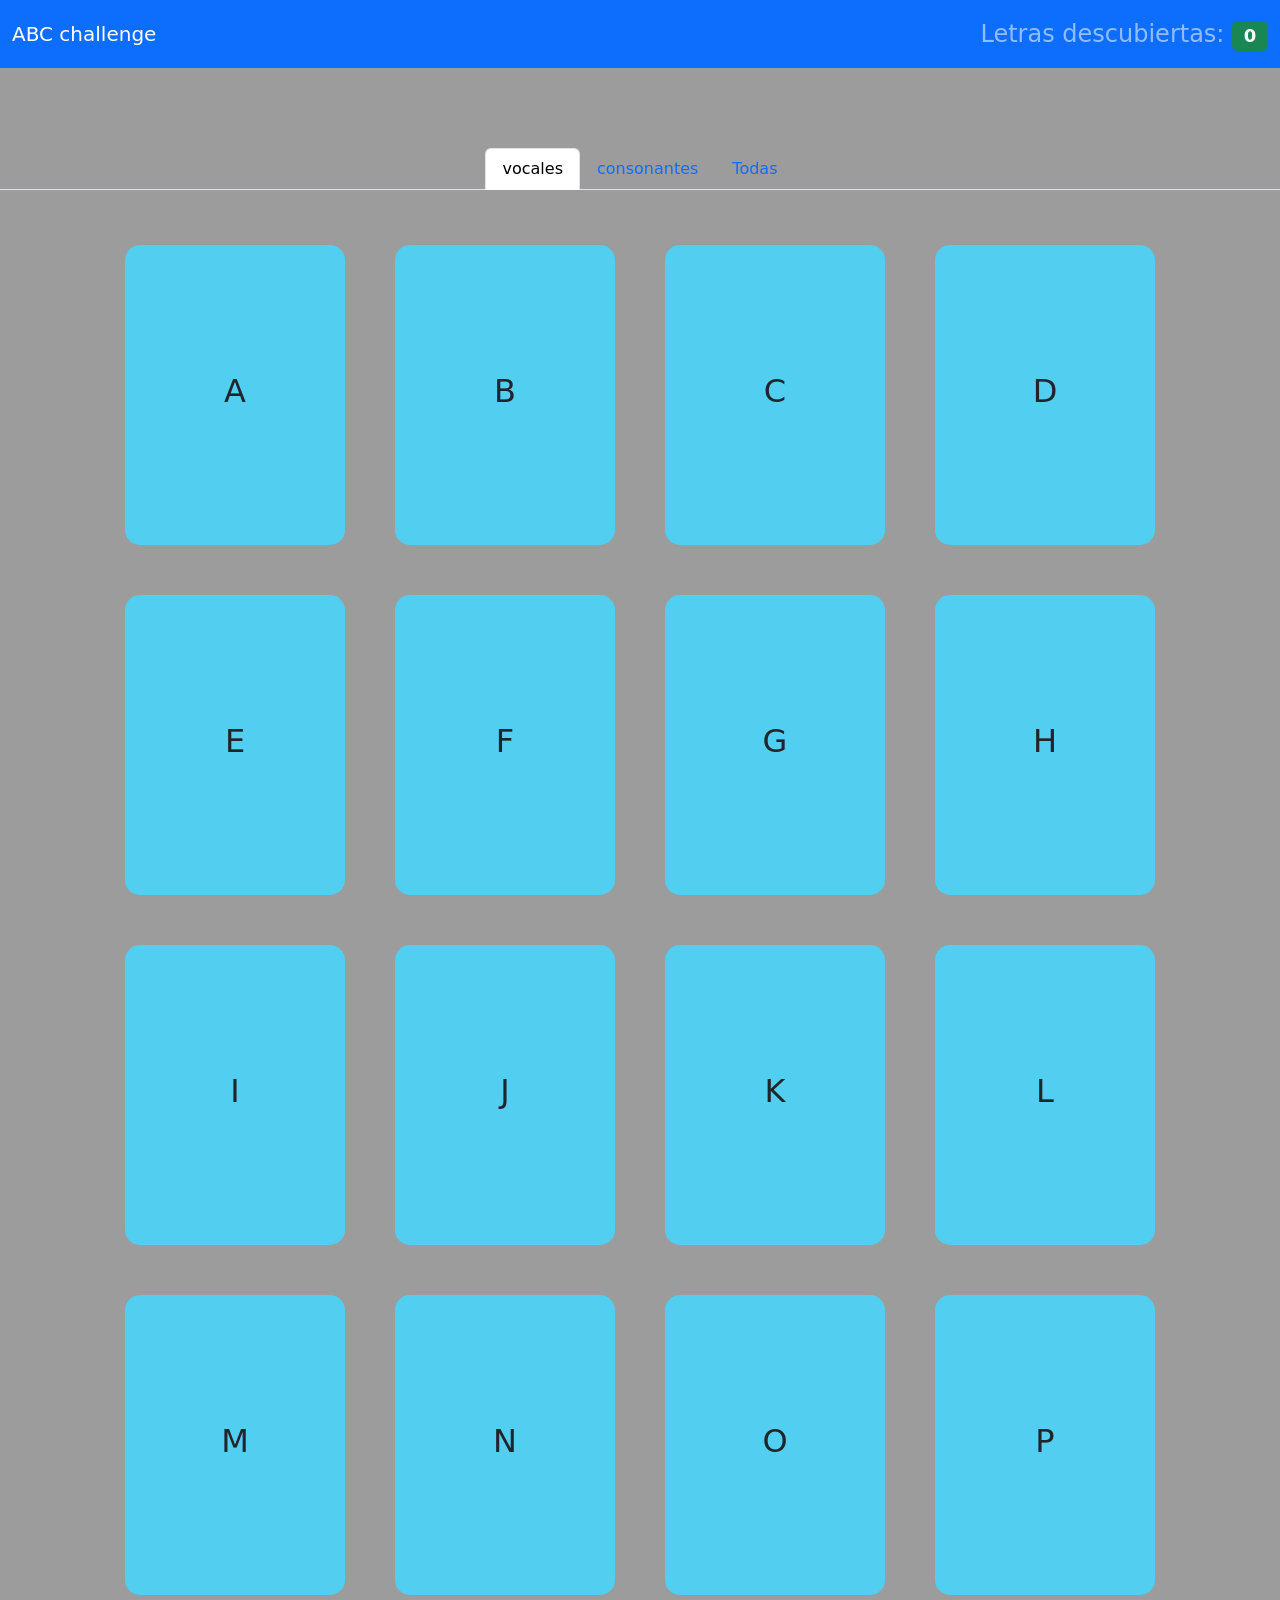
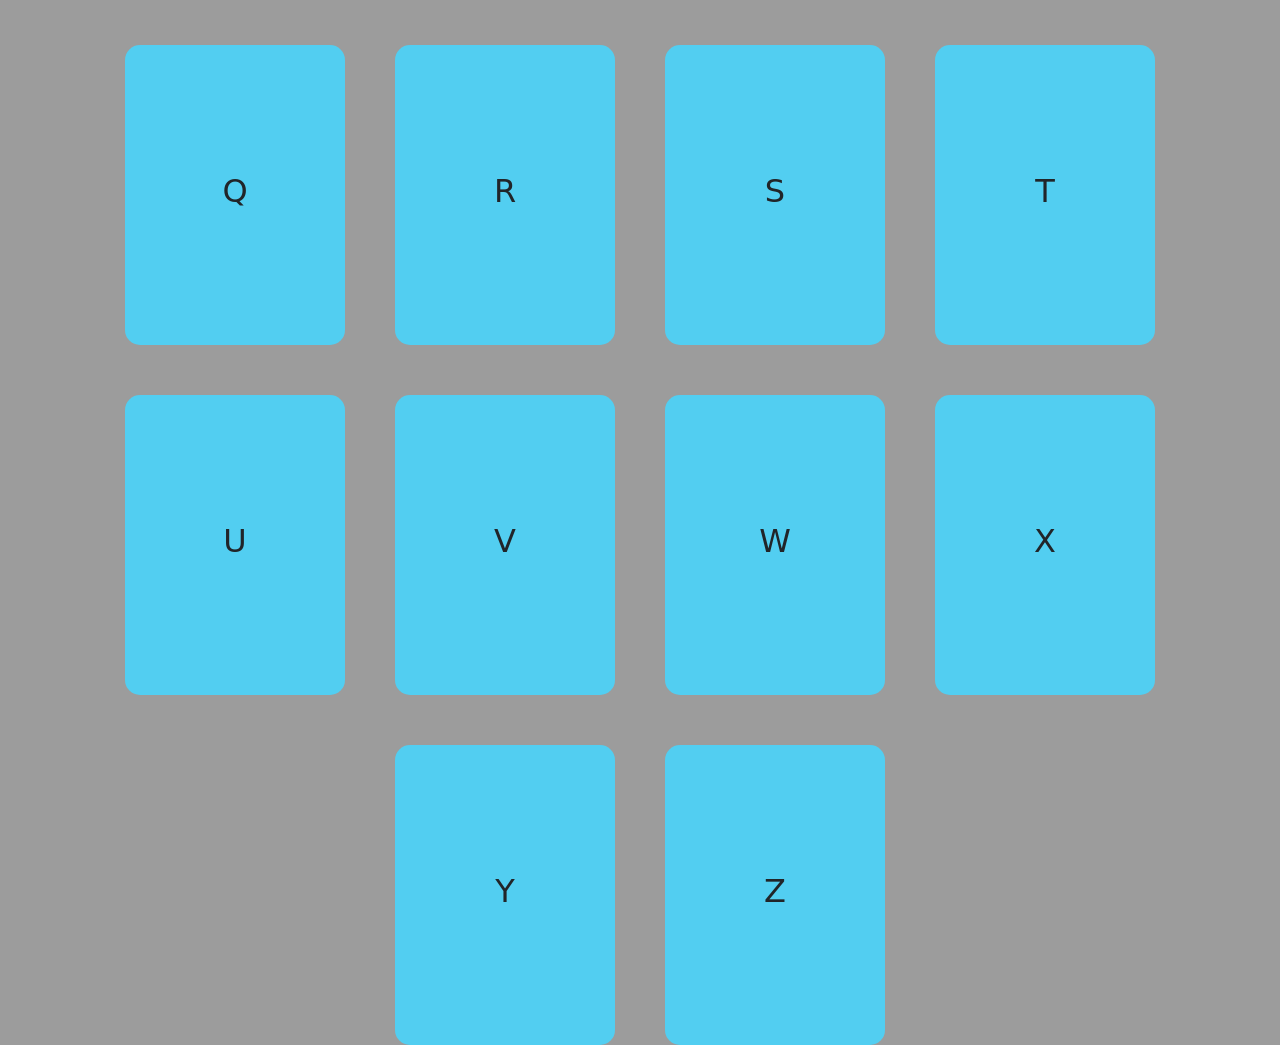
==== commit 13516b8c: "Coreccion v5" ====
--- a/index.html
+++ b/index.html
@@ -106,63 +106,76 @@
         <div class="tarjeta" data-tipo="consonante" onclick="voltear(this)">
             <div class="frente cara-frontal">
                 <h2>B</h2>
-            </div>
-            <div class="detras cara-trasera">
+                
+            </div>
+            <div class="detras cara-trasera">
+              <p class="card-text">El burro baila bien.</p>
                 <img src="https://i.pinimg.com/736x/4b/04/f3/4b04f36dec10aa3783a571e50a28bba9.jpg" alt="">
             </div>
         </div>
 
-        <div class="tarjeta" onclick="voltear(this)">
+        <div class="tarjeta" data-tipo="consonante" onclick="voltear(this)">
             <div class="frente cara-frontal">
                 <h2>C</h2>
-            </div>
-            <div class="detras cara-trasera">
-                <img src="https://pin.it/4nVZULPLc" alt="">
-            </div>
-        </div>
-
-        <div class="tarjeta" onclick="voltear(this)">
+                
+            </div>
+            <div class="detras cara-trasera">
+              <p class="card-text">Carlos el caracol que camina.</p>
+                <img src="https://i.pinimg.com/1200x/45/ce/d7/45ced71ad590d9077bc74ec3f24c3414.jpg" alt="">
+            </div>
+        </div>
+
+        <div class="tarjeta" data-tipo="consonante" onclick="voltear(this)">
             <div class="frente cara-frontal">
                 <h2>D</h2>
-            </div>
-            <div class="detras cara-trasera">
-                <img src="https://www.orientacionandujar.es/wp-content/uploads/2025/08/abecedario-de-colores-trazo-decora-tu-clase_page-0004-467x350.jpg" alt="">
+                
+            </div>
+            <div class="detras cara-trasera">
+              <p class="card-text">Dani el dinosaurio duerme.</p>
+                <img src=" https://i.pinimg.com/1200x/fc/d9/cc/fcd9cc3eb89781afb6a58c5f999045fa.jpg" alt="">
             </div>
         </div>
 
         <div class="tarjeta" data-tipo="vocal" onclick="voltear(this)">
             <div class="frente cara-frontal">
                 <h2>E</h2>
-            </div>
-            <div class="detras cara-trasera">
-                <img src="https://www.orientacionandujar.es/wp-content/uploads/2025/08/abecedario-de-colores-trazo-decora-tu-clase_page-0004-467x350.jpg" alt="">
-            </div>
-        </div>
-
-        <div class="tarjeta" onclick="voltear(this)">
+                
+            </div>
+            <div class="detras cara-trasera">
+              <p class="card-text">El elefante es enorme.</p>
+                <img src="https://i.pinimg.com/1200x/3c/28/23/3c28235d39b638851d6cd32271422c2d.jpg " alt="">
+            </div>
+        </div>
+
+        <div class="tarjeta" data-tipo="consonante" onclick="voltear(this)">
             <div class="frente cara-frontal">
                 <h2>F</h2>
-            </div>
-            <div class="detras cara-trasera">
-                <img src="https://www.orientacionandujar.es/wp-content/uploads/2025/08/abecedario-de-colores-trazo-decora-tu-clase_page-0004-467x350.jpg" alt="">
-            </div>
-        </div>
-
-        <div class="tarjeta" onclick="voltear(this)">
+                
+            </div>
+            <div class="detras cara-trasera">
+              <p class="card-text">La foca feliz canta.</p>
+                <img src="https://i.pinimg.com/736x/62/30/14/62301445e24eac9697db11b53659b8e4.jpg" alt="">
+            </div>
+        </div>
+
+        <div class="tarjeta" data-tipo="consonante" onclick="voltear(this)">
             <div class="frente cara-frontal">
                 <h2>G</h2>
-            </div>
-            <div class="detras cara-trasera">
-                <img src="https://www.orientacionandujar.es/wp-content/uploads/2025/08/abecedario-de-colores-trazo-decora-tu-clase_page-0004-467x350.jpg" alt="">
-            </div>
-        </div>
-
-        <div class="tarjeta" onclick="voltear(this)">
+                
+            </div>
+            <div class="detras cara-trasera">
+              <p class="card-text">El gato gordo duerme.</p>
+                <img src="https://i.pinimg.com/1200x/2a/4f/fb/2a4ffb67575ba3207925fae68d7d78c9.jpg" alt="">
+            </div>
+        </div>
+
+        <div class="tarjeta" data-tipo="consonante" onclick="voltear(this)">
             <div class="frente cara-frontal">
                 <h2>H</h2>
             </div>
             <div class="detras cara-trasera">
-                <img src="https://www.orientacionandujar.es/wp-content/uploads/2025/08/abecedario-de-colores-trazo-decora-tu-clase_page-0004-467x350.jpg" alt="">
+              <p class="card-text">El helado es de fresa.</p>
+                <img src="https://i.pinimg.com/736x/fe/bd/25/febd25673bb89cbf437f80245bb7cc07.jpg" alt="">
             </div>
         </div>
 
@@ -171,52 +184,58 @@
                 <h2>I</h2>
             </div>
             <div class="detras cara-trasera">
-                <img src="https://www.orientacionandujar.es/wp-content/uploads/2025/08/abecedario-de-colores-trazo-decora-tu-clase_page-0004-467x350.jpg" alt="">
-            </div>
-        </div>
-
-        <div class="tarjeta" onclick="voltear(this)">
+              <p class="card-text">La iguana Inés baila.</p>
+                <img src="https://i.pinimg.com/736x/3c/de/c1/3cdec188e0dc682920d5d13eb01d979d.jpg" alt="">
+            </div>
+        </div>
+
+        <div class="tarjeta" data-tipo="consonante" onclick="voltear(this)">
             <div class="frente cara-frontal">
                 <h2>J</h2>
             </div>
             <div class="detras cara-trasera">
-                <img src="https://www.orientacionandujar.es/wp-content/uploads/2025/08/abecedario-de-colores-trazo-decora-tu-clase_page-0004-467x350.jpg" alt="">
-            </div>
-        </div>
-
-        <div class="tarjeta" onclick="voltear(this)">
+              <p class="card-text">La jirafa come hojas.</p>
+                <img src="https://i.pinimg.com/736x/79/51/eb/7951eb305b294c87e7837a4f409748cf.jpg" alt="">
+            </div>
+        </div>
+
+        <div class="tarjeta" data-tipo="consonante" onclick="voltear(this)">
             <div class="frente cara-frontal">
                 <h2>K</h2>
             </div>
             <div class="detras cara-trasera">
-                <img src="https://www.orientacionandujar.es/wp-content/uploads/2025/08/abecedario-de-colores-trazo-decora-tu-clase_page-0004-467x350.jpg" alt="">
-            </div>
-        </div>
-
-        <div class="tarjeta" onclick="voltear(this)">
+              <p class="card-text">El koala Kevin sube.</p>
+                <img src="https://i.pinimg.com/736x/3a/f4/61/3af46148d7bb6dbf2979f60466989838.jpg" alt="">
+            </div>
+        </div>
+
+        <div class="tarjeta" data-tipo="consonante" onclick="voltear(this)">
             <div class="frente cara-frontal">
                 <h2>L</h2>
             </div>
             <div class="detras cara-trasera">
-                <img src="https://www.orientacionandujar.es/wp-content/uploads/2025/08/abecedario-de-colores-trazo-decora-tu-clase_page-0004-467x350.jpg" alt="">
-            </div>
-        </div>
-
-        <div class="tarjeta" onclick="voltear(this)">
+              <p class="card-text">La luna brilla mucho.</p>
+                <img src="https://i.pinimg.com/736x/f9/3c/b0/f93cb072bfb5aadf36b40b485bb3566b.jpg" alt="">
+            </div>
+        </div>
+
+        <div class="tarjeta" data-tipo="consonante" onclick="voltear(this)">
             <div class="frente cara-frontal">
                 <h2>M</h2>
             </div>
             <div class="detras cara-trasera">
-                <img src="https://www.orientacionandujar.es/wp-content/uploads/2025/08/abecedario-de-colores-trazo-decora-tu-clase_page-0004-467x350.jpg" alt="">
-            </div>
-        </div>
-
-        <div class="tarjeta" onclick="voltear(this)">
+              <p class="card-text">El mono Memo salta.</p>
+                <img src="https://i.pinimg.com/736x/1c/a1/77/1ca177a4f579e84c4eeba80e49d7eeef.jpg" alt="">
+            </div>
+        </div>
+
+        <div class="tarjeta" data-tipo="consonante" onclick="voltear(this)">
             <div class="frente cara-frontal">
                 <h2>N</h2>
             </div>
             <div class="detras cara-trasera">
-                <img src="https://www.orientacionandujar.es/wp-content/uploads/2025/08/abecedario-de-colores-trazo-decora-tu-clase_page-0004-467x350.jpg" alt="">
+              <p class="card-text">La naranja es dulce.</p>
+                <img src="https://i.pinimg.com/736x/22/e3/d9/22e3d93bab2cf8844bfa3fcae167d67d.jpg" alt="">
             </div>
         </div>
 
@@ -225,52 +244,58 @@
                 <h2>O</h2>
             </div>
             <div class="detras cara-trasera">
-                <img src="https://www.orientacionandujar.es/wp-content/uploads/2025/08/abecedario-de-colores-trazo-decora-tu-clase_page-0004-467x350.jpg" alt="">
-            </div>
-        </div>
-
-        <div class="tarjeta" onclick="voltear(this)">
+              <p class="card-text">El oso Omar duerme.</p>
+                <img src="https://i.pinimg.com/736x/2e/03/fc/2e03fc3b532a39fa09d9c85bc4143d55.jpg" alt="">
+            </div>
+        </div>
+
+        <div class="tarjeta" data-tipo="consonante" onclick="voltear(this)">
             <div class="frente cara-frontal">
                 <h2>P</h2>
             </div>
             <div class="detras cara-trasera">
-                <img src="https://www.orientacionandujar.es/wp-content/uploads/2025/08/abecedario-de-colores-trazo-decora-tu-clase_page-0004-467x350.jpg" alt="">
-            </div>
-        </div>
-
-        <div class="tarjeta" onclick="voltear(this)">
+              <p class="card-text">El pato pasea al sol.</p>
+                <img src="https://i.pinimg.com/736x/fc/25/6d/fc256d93a4ec9f48639753e2214e7a5a.jpg" alt="">
+            </div>
+        </div>
+
+        <div class="tarjeta" data-tipo="consonante" onclick="voltear(this)">
             <div class="frente cara-frontal">
                 <h2>Q</h2>
             </div>
             <div class="detras cara-trasera">
-                <img src="https://www.orientacionandujar.es/wp-content/uploads/2025/08/abecedario-de-colores-trazo-decora-tu-clase_page-0004-467x350.jpg" alt="">
-            </div>
-        </div>
-
-        <div class="tarjeta" onclick="voltear(this)">
+              <p class="card-text">El queso es rico.</p>
+                <img src="https://i.pinimg.com/736x/ef/51/25/ef51256b56be43782ca00a148151ddfe.jpg" alt="">
+            </div>
+        </div>
+
+        <div class="tarjeta" data-tipo="consonante" onclick="voltear(this)">
             <div class="frente cara-frontal">
                 <h2>R</h2>
             </div>
             <div class="detras cara-trasera">
-                <img src="https://www.orientacionandujar.es/wp-content/uploads/2025/08/abecedario-de-colores-trazo-decora-tu-clase_page-0004-467x350.jpg" alt="">
-            </div>
-        </div>
-
-        <div class="tarjeta" onclick="voltear(this)">
+              <p class="card-text">El reloj hace tic-tac.</p>
+                <img src="https://i.pinimg.com/736x/36/81/7c/36817cdec6daa27abcec42df4c335a43.jpg" alt="">
+            </div>
+        </div>
+
+        <div class="tarjeta" data-tipo="consonante" onclick="voltear(this)">
             <div class="frente cara-frontal">
                 <h2>S</h2>
             </div>
             <div class="detras cara-trasera">
-                <img src="https://www.orientacionandujar.es/wp-content/uploads/2025/08/abecedario-de-colores-trazo-decora-tu-clase_page-0004-467x350.jpg" alt="">
-            </div>
-        </div>
-
-        <div class="tarjeta" onclick="voltear(this)">
+              <p class="card-text">La serpiente Sara silba.</p>
+                <img src="https://i.pinimg.com/736x/55/ff/c6/55ffc6b0014a0ad10c32bb1fbf23dc4d.jpg" alt="">
+            </div>
+        </div>
+
+        <div class="tarjeta" data-tipo="consonante" onclick="voltear(this)">
             <div class="frente cara-frontal">
                 <h2>T</h2>
             </div>
             <div class="detras cara-trasera">
-                <img src="https://www.orientacionandujar.es/wp-content/uploads/2025/08/abecedario-de-colores-trazo-decora-tu-clase_page-0004-467x350.jpg" alt="">
+              <p class="card-text">El tigre Tomás corre.</p>
+                <img src="https://i.pinimg.com/736x/b8/7d/29/b87d291055d2f97bf43840516f2808d0.jpg" alt="">
             </div>
         </div>
 
@@ -279,56 +304,61 @@
                 <h2>U</h2>
             </div>
             <div class="detras cara-trasera">
-                <img src="https://www.orientacionandujar.es/wp-content/uploads/2025/08/abecedario-de-colores-trazo-decora-tu-clase_page-0004-467x350.jpg" alt="">
-            </div>
-        </div>
-
-        <div class="tarjeta" onclick="voltear(this)">
+              <p class="card-text">Las uvas son ricas.</p>
+                <img src="https://i.pinimg.com/736x/7a/23/36/7a233668dc78b35c26bc31362f125b12.jpg" alt="">
+            </div>
+        </div>
+
+        <div class="tarjeta" data-tipo="consonante" onclick="voltear(this)">
             <div class="frente cara-frontal">
                 <h2>V</h2>
             </div>
             <div class="detras cara-trasera">
-                <img src="https://www.orientacionandujar.es/wp-content/uploads/2025/08/abecedario-de-colores-trazo-decora-tu-clase_page-0004-467x350.jpg" alt="">
-            </div>
-        </div>
-
-        <div class="tarjeta" onclick="voltear(this)">
+              <p class="card-text">La vaca Valentina muge.</p>
+                <img src="https://i.pinimg.com/736x/9c/a1/8d/9ca18d3c7fef8e2d2d1ad35cc000a7da.jpg" alt="">
+            </div>
+        </div>
+
+        <div class="tarjeta" data-tipo="consonante" onclick="voltear(this)">
             <div class="frente cara-frontal">
                 <h2>W</h2>
             </div>
             <div class="detras cara-trasera">
-                <img src="https://www.orientacionandujar.es/wp-content/uploads/2025/08/abecedario-de-colores-trazo-decora-tu-clase_page-0004-467x350.jpg" alt="">
-            </div>
-        </div>
-
-        <div class="tarjeta" onclick="voltear(this)">
+              <p class="card-text">El wifi llega lejos.</p>
+                <img src="https://i.pinimg.com/1200x/99/14/22/991422924a70ad3ed55b38155bcc55d3.jpg" alt="">
+            </div>
+        </div>
+
+        <div class="tarjeta" data-tipo="consonante" onclick="voltear(this)">
             <div class="frente cara-frontal">
                 <h2>X</h2>
             </div>
             <div class="detras cara-trasera">
-                <img src="https://www.orientacionandujar.es/wp-content/uploads/2025/08/abecedario-de-colores-trazo-decora-tu-clase_page-0004-467x350.jpg" alt="">
-            </div>
-        </div>
-
-        <div class="tarjeta" onclick="voltear(this)">
+              <p class="card-text">El xilófono suena bien.</p>
+                <img src="https://i.pinimg.com/1200x/02/07/10/02071027c3100fb72b5a34b2b186e21a.jpg" alt="">
+            </div>
+        </div>
+
+        <div class="tarjeta" data-tipo="consonante" onclick="voltear(this)">
             <div class="frente cara-frontal">
                 <h2>Y</h2>
             </div>
             <div class="detras cara-trasera">
-                <img src="https://www.orientacionandujar.es/wp-content/uploads/2025/08/abecedario-de-colores-trazo-decora-tu-clase_page-0004-467x350.jpg" alt="">
-            </div>
-        </div>
-
-        <div class="tarjeta" onclick="voltear(this)">
+                <img src="https://i.pinimg.com/1200x/f4/dc/65/f4dc657eb49f66e4233d093af48a5432.jpg" alt="">
+            </div>
+        </div>
+
+        <div class="tarjeta" data-tipo="consonante" onclick="voltear(this)">
             <div class="frente cara-frontal">
                 <h2>Z</h2>
             </div>
             <div class="detras cara-trasera">
-                <img src="https://www.orientacionandujar.es/wp-content/uploads/2025/08/abecedario-de-colores-trazo-decora-tu-clase_page-0004-467x350.jpg" alt="">
+                <img src="https://i.pinimg.com/736x/2a/13/19/2a131927dd49a11d4b74e97711912609.jpg" alt="">
             </div>
         </div>
 
     </section>
+
 
     <script src="script.js"></script>
     <script src="https://cdn.jsdelivr.net/npm/bootstrap@5.0.2/dist/js/bootstrap.bundle.min.js"
--- a/style.css
+++ b/style.css
@@ -1,3 +1,16 @@
+#contenedor {
+    display: flex;
+    flex-wrap: wrap;
+    /* Permite saltar de línea */
+    justify-content: center;
+    gap: 20px;
+    /* Espacio entre tarjetas */
+    padding: 20px;
+}
+
+body {
+    background-color: rgb(156, 156, 156) !important;
+}
 #botonesTab{
     
     display: flex;
@@ -16,13 +29,7 @@
     justify-content: center; /*Alina el contenido de manera horizontal*/
     align-items: center;    /*Alinea el contenido de manera vertical*/
 }
-#contenedor {
-    display: flex;
-    flex-wrap: wrap;      /* Permite saltar de línea */
-    justify-content: center;
-    gap: 20px;            /* Espacio entre tarjetas */
-    padding: 20px;
-}
+
 
 .tarjeta{
     background-color: rgb(0, 172, 234);
@@ -101,3 +108,27 @@
 .card.is-flipped {
   transform: rotateY(180deg);
 }
+.cara-trasera {
+    display: flex;
+    flex-direction: column;
+    align-items: center;
+    justify-content: center;
+    padding: 15px;
+    box-sizing: border-box;
+}
+
+.card-text {
+    font-size: 1.1rem;
+    margin-bottom: 10px;
+    text-align: center;
+    width: 100%;
+    color: rgb(0, 0, 0);
+}
+
+
+.cara-trasera img {
+    max-width: 60%;
+    max-height: 50%;
+    object-fit: contain;
+    border-radius: 8px;
+}
